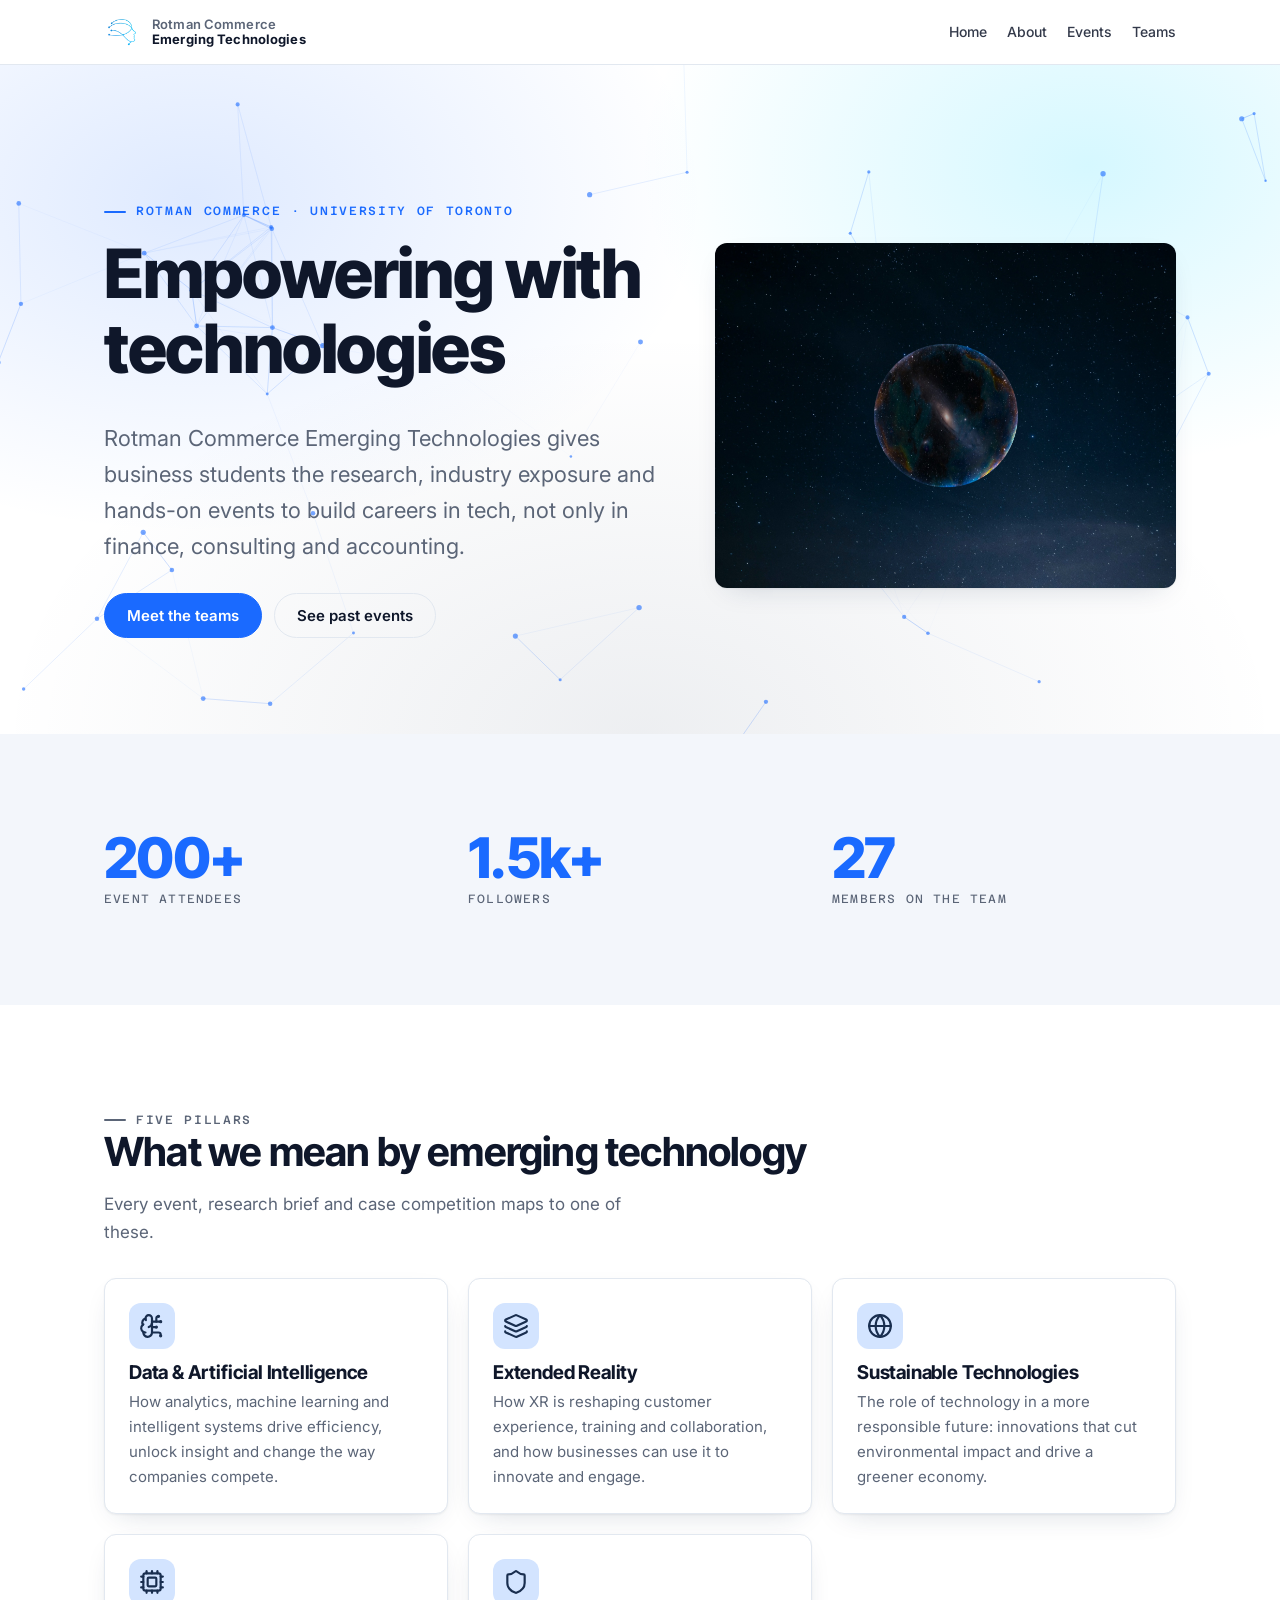
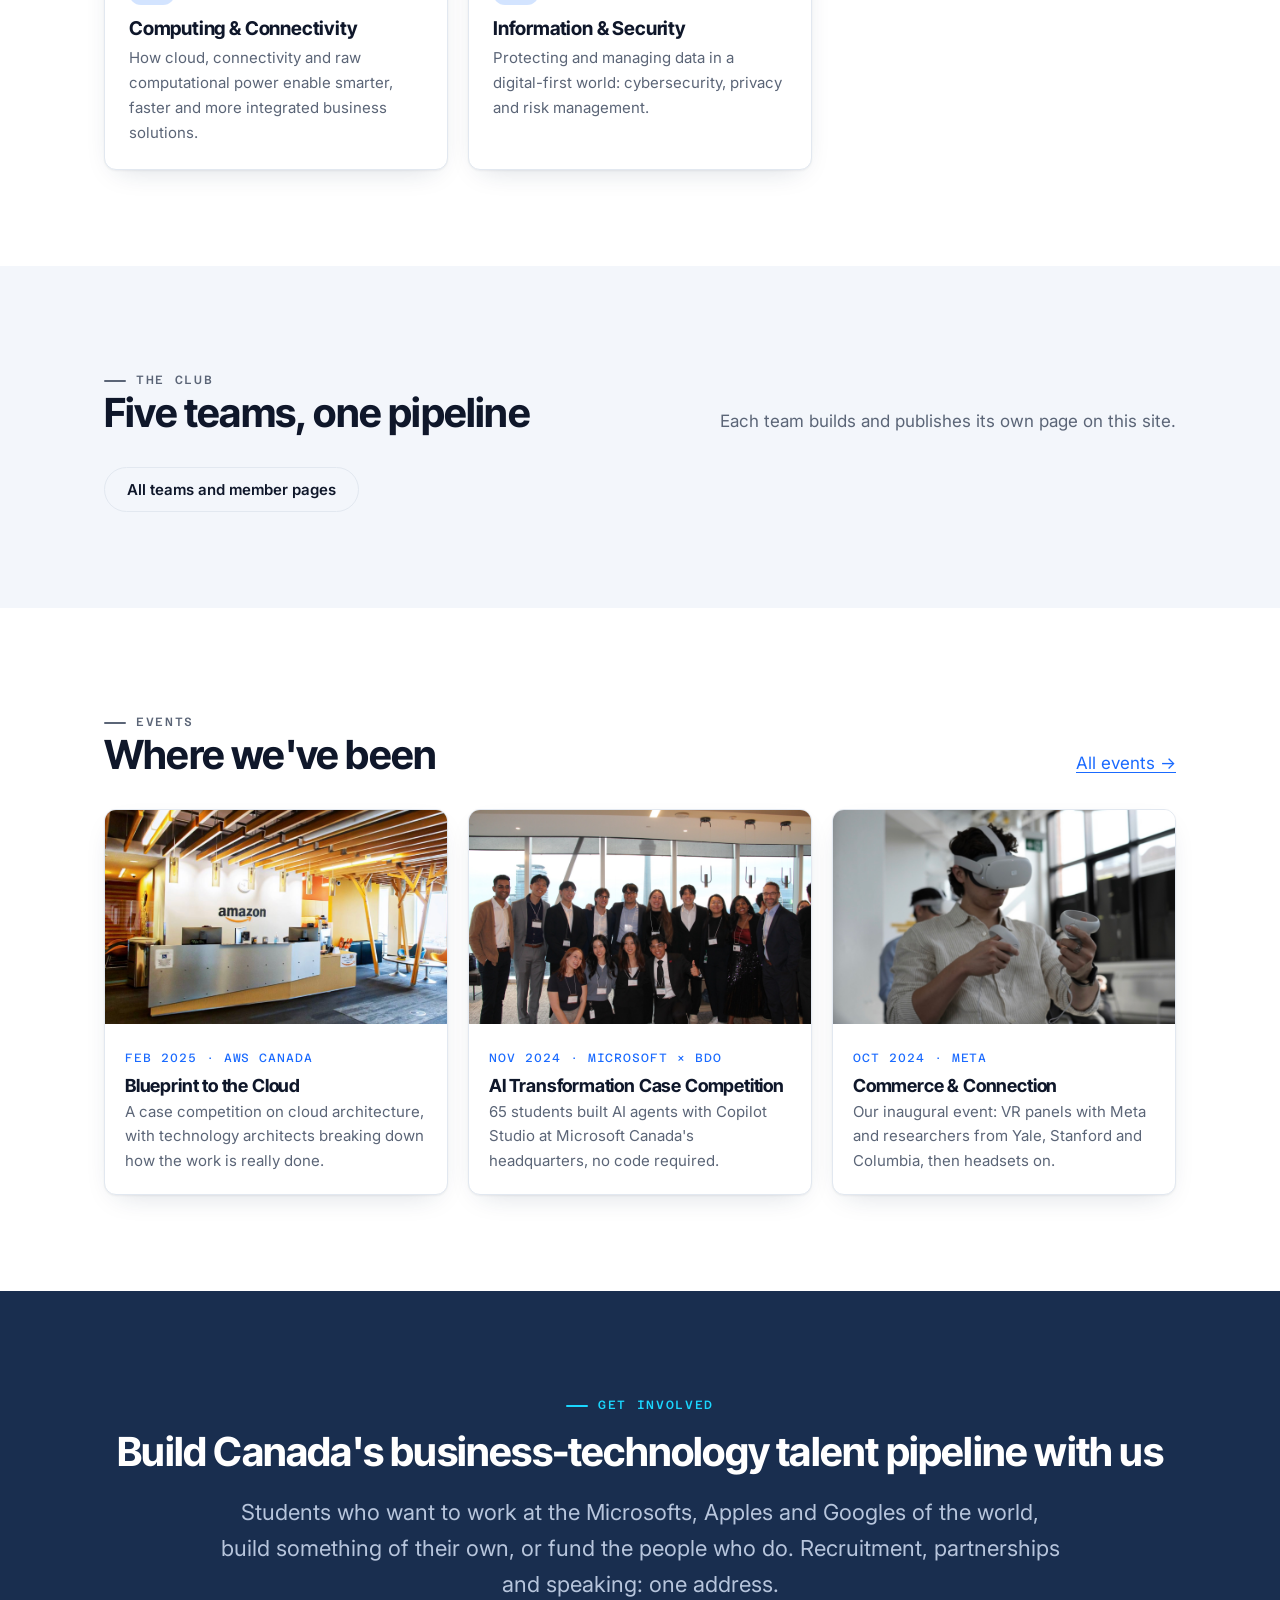
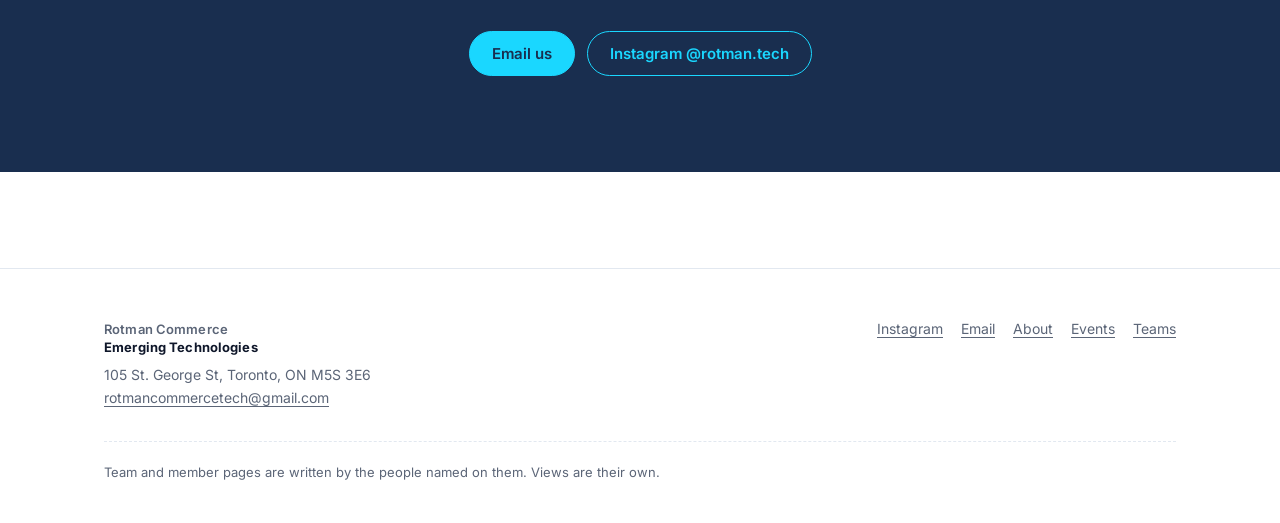
==== site/index.html @ 502367fd "Main site: home, about and events pages; open teams; real site navigation The club's own pages now l" ====
<!doctype html>
<html lang="en">
<head>
  <meta charset="utf-8">
  <meta name="viewport" content="width=device-width, initial-scale=1">
  <title>Rotman Commerce Emerging Technologies</title>
  <meta name="description" content="RCET is the Rotman Commerce club for students who want to work in, build with and invest in technology: research, industry exposure and hands-on events across five pillars of emerging tech.">
  <meta property="og:title" content="Rotman Commerce Emerging Technologies">
  <meta property="og:description" content="Building the number one business-technology talent pipeline in Canada, at Rotman Commerce.">
  <link rel="icon" type="image/png" sizes="32x32" href="/shared/assets/brand/favicon-32.png">
  <link rel="apple-touch-icon" href="/shared/assets/brand/apple-touch-icon.png">
  <meta property="og:type" content="website">
  <meta property="og:site_name" content="Rotman Commerce Emerging Technologies">
  <meta property="og:image" content="{{SITE_URL}}/shared/assets/brand/og-image.jpg">
  <meta name="twitter:card" content="summary_large_image">
  <link rel="preconnect" href="https://fonts.googleapis.com">
  <link rel="preconnect" href="https://fonts.gstatic.com" crossorigin>
  <link rel="stylesheet" href="/shared/rcet.css">
  <script src="/shared/rcet.js" defer></script>
  <style>
    /* Home page. Admins edit this file; the TEAMS_GRID and PARTNERS_STRIP comments are filled in at build time. */
    .home-hero { display: grid; gap: 48px; grid-template-columns: 1.1fr .9fr; align-items: center; }
    .home-hero__art { border-radius: var(--rcet-radius); box-shadow: var(--rcet-shadow); aspect-ratio: 4 / 3; object-fit: cover; width: 100%; }
    .pillar h3 { font-size: 19px; margin: 14px 0 6px; }
    .pillar p { color: var(--rcet-muted); margin: 0; font-size: 15px; }
    .pillar .rcet-tag { margin-top: 12px; }
    .event-card { padding: 0; overflow: hidden; display: grid; grid-template-rows: auto 1fr; }
    .event-card img { aspect-ratio: 16 / 10; object-fit: cover; width: 100%; }
    .event-card div { padding: 18px 20px 20px; }
    .event-card time { font-family: var(--rcet-font-mono); font-size: 12px; letter-spacing: .08em; text-transform: uppercase; color: var(--rcet-accent); }
    .event-card h3 { font-size: 18px; margin: 6px 0 4px; }
    .event-card p { margin: 0; color: var(--rcet-muted); font-size: 15px; }
    @media (max-width: 760px) { .home-hero { grid-template-columns: 1fr; } .home-hero__art { aspect-ratio: 16 / 10; } }
  </style>
</head>
<body>

  <rcet-header></rcet-header>

  <main id="main">

    <section class="rcet-hero rcet-hero--art rcet-bg-mesh" data-constellation>
      <div class="rcet-container home-hero">
        <div>
          <p class="rcet-eyebrow">Rotman Commerce · University of Toronto</p>
          <h1>Empowering with technologies</h1>
          <p class="rcet-lede">Rotman Commerce Emerging Technologies gives business students the research,
          industry exposure and hands-on events to build careers in tech, not only in finance,
          consulting and accounting.</p>
          <div class="rcet-btn-row">
            <a class="rcet-btn rcet-btn--primary" href="/teams/">Meet the teams</a>
            <a class="rcet-btn rcet-btn--ghost" href="/events/">See past events</a>
          </div>
        </div>
        <img class="home-hero__art" src="/shared/assets/brand/hero-bigbang.jpg" alt="Earth seen from orbit as the sun rises over the horizon" width="1000" height="750">
      </div>
    </section>

    <!-- Numbers from the previous site. Update them when you have fresh ones. -->
    <section class="rcet-section rcet-section--alt">
      <div class="rcet-container rcet-grid rcet-grid--3">
        <div class="rcet-stat"><b>200+</b><span>Event attendees</span></div>
        <div class="rcet-stat"><b>1.5k+</b><span>Followers</span></div>
        <div class="rcet-stat"><b>27</b><span>Members on the team</span></div>
      </div>
    </section>

    <!-- PARTNERS_STRIP -->

    <section class="rcet-section" id="pillars">
      <div class="rcet-container">
        <div class="rcet-section-head">
          <div><p class="rcet-eyebrow">Five pillars</p><h2>What we mean by emerging technology</h2></div>
          <p>Every event, research brief and case competition maps to one of these.</p>
        </div>
        <div class="rcet-grid rcet-grid--3">
          <div class="rcet-card pillar" data-reveal style="--i:0">
            <span class="rcet-icon-badge"><svg class="rcet-icon rcet-icon--lg" aria-hidden="true"><use href="/shared/assets/icons.svg#brain-circuit"/></svg></span>
            <h3>Data &amp; Artificial Intelligence</h3>
            <p>How analytics, machine learning and intelligent systems drive efficiency, unlock insight and change the way companies compete.</p>
          </div>
          <div class="rcet-card pillar" data-reveal style="--i:1">
            <span class="rcet-icon-badge"><svg class="rcet-icon rcet-icon--lg" aria-hidden="true"><use href="/shared/assets/icons.svg#layers"/></svg></span>
            <h3>Extended Reality</h3>
            <p>How XR is reshaping customer experience, training and collaboration, and how businesses can use it to innovate and engage.</p>
          </div>
          <div class="rcet-card pillar" data-reveal style="--i:2">
            <span class="rcet-icon-badge"><svg class="rcet-icon rcet-icon--lg" aria-hidden="true"><use href="/shared/assets/icons.svg#globe"/></svg></span>
            <h3>Sustainable Technologies</h3>
            <p>The role of technology in a more responsible future: innovations that cut environmental impact and drive a greener economy.</p>
          </div>
          <div class="rcet-card pillar" data-reveal style="--i:3">
            <span class="rcet-icon-badge"><svg class="rcet-icon rcet-icon--lg" aria-hidden="true"><use href="/shared/assets/icons.svg#cpu"/></svg></span>
            <h3>Computing &amp; Connectivity</h3>
            <p>How cloud, connectivity and raw computational power enable smarter, faster and more integrated business solutions.</p>
          </div>
          <div class="rcet-card pillar" data-reveal style="--i:4">
            <span class="rcet-icon-badge"><svg class="rcet-icon rcet-icon--lg" aria-hidden="true"><use href="/shared/assets/icons.svg#shield"/></svg></span>
            <h3>Information &amp; Security</h3>
            <p>Protecting and managing data in a digital-first world: cybersecurity, privacy and risk management.</p>
          </div>
        </div>
      </div>
    </section>

    <section class="rcet-section rcet-section--alt" id="teams">
      <div class="rcet-container">
        <div class="rcet-section-head">
          <div><p class="rcet-eyebrow">The club</p><h2>Five teams, one pipeline</h2></div>
          <p>Each team builds and publishes its own page on this site.</p>
        </div>
        <!-- TEAMS_GRID -->
        <div class="rcet-btn-row"><a class="rcet-btn rcet-btn--ghost" href="/teams/">All teams and member pages</a></div>
      </div>
    </section>

    <section class="rcet-section" id="events">
      <div class="rcet-container">
        <div class="rcet-section-head">
          <div><p class="rcet-eyebrow">Events</p><h2>Where we've been</h2></div>
          <p><a href="/events/">All events →</a></p>
        </div>
        <div class="rcet-grid rcet-grid--3">
          <a class="rcet-card event-card" href="/events/#aws-blueprint" data-reveal style="--i:0">
            <img src="/shared/assets/events/2025-02-aws-office.jpg" alt="The Amazon office reception in Toronto" loading="lazy">
            <div><time datetime="2025-02-14">Feb 2025 · AWS Canada</time><h3>Blueprint to the Cloud</h3><p>A case competition on cloud architecture, with technology architects breaking down how the work is really done.</p></div>
          </a>
          <a class="rcet-card event-card" href="/events/#ai-transformation" data-reveal style="--i:1">
            <img src="/shared/assets/events/2024-11-ai-transformation-group.jpg" alt="Participants of the AI Transformation Case Competition at Microsoft Canada" loading="lazy">
            <div><time datetime="2024-11-27">Nov 2024 · Microsoft × BDO</time><h3>AI Transformation Case Competition</h3><p>65 students built AI agents with Copilot Studio at Microsoft Canada's headquarters, no code required.</p></div>
          </a>
          <a class="rcet-card event-card" href="/events/#commerce-connection" data-reveal style="--i:2">
            <img src="/shared/assets/events/2024-10-commerce-connection-vr.jpg" alt="A student trying a Meta Quest headset" loading="lazy">
            <div><time datetime="2024-10-11">Oct 2024 · Meta</time><h3>Commerce &amp; Connection</h3><p>Our inaugural event: VR panels with Meta and researchers from Yale, Stanford and Columbia, then headsets on.</p></div>
          </a>
        </div>
      </div>
    </section>

    <section class="rcet-section rcet-section--dark" id="join">
      <div class="rcet-container rcet-center">
        <p class="rcet-eyebrow">Get involved</p>
        <h2>Build Canada's business-technology talent pipeline with us</h2>
        <p class="rcet-lede" style="margin-inline: auto">Students who want to work at the Microsofts, Apples and Googles of the world, build something of their own, or fund the people who do. Recruitment, partnerships and speaking: one address.</p>
        <div class="rcet-btn-row" style="justify-content: center">
          <a class="rcet-btn rcet-btn--primary" href="mailto:rotmancommercetech@gmail.com">Email us</a>
          <a class="rcet-btn" href="https://www.instagram.com/rotman.tech/" rel="noopener">Instagram @rotman.tech</a>
        </div>
      </div>
    </section>

  </main>

  <rcet-footer></rcet-footer>

</body>
</html>
---- shared/rcet.css ----
/* ==========================================================================
   RCET shared design system  —  served at /shared/rcet.css
   Every team page loads this so the site reads as one site.
   It is the source of truth for colour, type, spacing and the shared
   header/footer. Team pages override things in their own <style>;
   nobody edits this file from a team folder (CI will reject it).

   Order: tokens → base → layout → components → utilities
   ========================================================================== */
@import url("https://fonts.googleapis.com/css2?family=Azeret+Mono:wght@400;500;600&family=Inter+Tight:wght@600;700;800&family=Inter:wght@400;500;600&display=swap");

/* ------------------------------------------------------------------ tokens */
:root {
  /* Brand colours (from the main RCET site) */
  --rcet-navy: #192e4f;
  --rcet-blue: #1a6aff;
  --rcet-cyan: #1ad7ff;
  --rcet-pale: #d3e4ff;
  --rcet-ink:  #0f172a;

  /* Surfaces — light theme is the default and matches rotmancommercetech.com */
  --rcet-bg:        #ffffff;
  --rcet-bg-alt:    #f3f6fb;
  --rcet-surface:   #ffffff;
  --rcet-line:      #e2e8f0;
  --rcet-fg:        var(--rcet-ink);
  --rcet-muted:     #5b6577;
  --rcet-accent:    var(--rcet-blue);
  --rcet-accent-fg: #ffffff;
  --rcet-link:      var(--rcet-blue);

  /* Type */
  --rcet-font-display: "Inter Tight", Inter, ui-sans-serif, system-ui, -apple-system, "Segoe UI", sans-serif;
  --rcet-font-body:    Inter, ui-sans-serif, system-ui, -apple-system, "Segoe UI", sans-serif;
  --rcet-font-mono:    "Azeret Mono", ui-monospace, SFMono-Regular, Menlo, Consolas, monospace;

  /* Shape & rhythm */
  --rcet-radius:    12px;
  --rcet-radius-sm: 8px;
  --rcet-shadow:    0 1px 2px rgba(15, 23, 42, .05), 0 10px 28px -14px rgba(25, 46, 79, .22);
  --rcet-container: 1120px;
  --rcet-gutter:    24px;
  --rcet-section-y: clamp(56px, 8vw, 96px);
}

/* Opt in with <html data-theme="dark"> */
[data-theme="dark"] {
  --rcet-bg:        #0b1220;
  --rcet-bg-alt:    #101a2e;
  --rcet-surface:   #121e33;
  --rcet-line:      #223252;
  --rcet-fg:        #e8eef8;
  --rcet-muted:     #9aa8bd;
  --rcet-accent:    var(--rcet-cyan);
  --rcet-accent-fg: #06101f;
  --rcet-link:      #7cc4ff;
  --rcet-shadow:    0 1px 2px rgba(0, 0, 0, .4), 0 14px 36px -14px rgba(0, 0, 0, .7);
  color-scheme: dark;
}

/* -------------------------------------------------------------------- base */
*, *::before, *::after { box-sizing: border-box; }
html { -webkit-text-size-adjust: 100%; scroll-behavior: smooth; }
body {
  margin: 0;
  background: var(--rcet-bg);
  color: var(--rcet-fg);
  font: 400 17px/1.65 var(--rcet-font-body);
  -webkit-font-smoothing: antialiased;
  text-rendering: optimizeLegibility;
}
h1, h2, h3, h4 {
  font-family: var(--rcet-font-display);
  font-weight: 700;
  line-height: 1.1;
  letter-spacing: -0.02em;
  margin: 0 0 .5em;
  text-wrap: balance;
}
h1 { font-size: clamp(40px, 6vw, 68px); font-weight: 800; }
h2 { font-size: clamp(28px, 3.6vw, 40px); }
h3 { font-size: 22px; letter-spacing: -0.01em; }
h4 { font-size: 17px; }
p  { margin: 0 0 1em; }
a  { color: var(--rcet-link); text-decoration-thickness: 1px; text-underline-offset: 3px; }
a:hover { text-decoration-thickness: 2px; }
img, video { max-width: 100%; height: auto; display: block; }
::selection { background: var(--rcet-cyan); color: var(--rcet-navy); }
:focus-visible { outline: 3px solid var(--rcet-cyan); outline-offset: 2px; }

/* ------------------------------------------------------------------ layout */
.rcet-container { max-width: var(--rcet-container); margin: 0 auto; padding: 0 var(--rcet-gutter); }
.rcet-section   { padding: var(--rcet-section-y) 0; }
.rcet-section--alt  { background: var(--rcet-bg-alt); }
.rcet-section--dark {
  background: var(--rcet-navy); color: #fff;
  --rcet-fg: #fff; --rcet-muted: #b7c5dc;
  --rcet-surface: rgba(255, 255, 255, .06); --rcet-line: rgba(255, 255, 255, .14);
  --rcet-link: var(--rcet-cyan); --rcet-accent: var(--rcet-cyan); --rcet-accent-fg: var(--rcet-navy);
}
.rcet-hero  { padding: clamp(64px, 10vw, 128px) 0 var(--rcet-section-y); }
.rcet-lede  { font-size: clamp(18px, 2vw, 22px); color: var(--rcet-muted); max-width: 60ch; }
.rcet-prose { max-width: 68ch; }
.rcet-grid    { display: grid; gap: 20px; grid-template-columns: repeat(auto-fill, minmax(min(100%, 260px), 1fr)); }
.rcet-grid--2 { grid-template-columns: repeat(auto-fill, minmax(min(100%, 340px), 1fr)); }
.rcet-grid--3 { grid-template-columns: repeat(auto-fill, minmax(min(100%, 260px), 1fr)); }
.rcet-grid--4 { grid-template-columns: repeat(auto-fill, minmax(min(100%, 200px), 1fr)); }
.rcet-section-head { display: flex; flex-wrap: wrap; align-items: end; justify-content: space-between; gap: 16px; margin-bottom: 32px; }
.rcet-section-head h2 { margin: 0; }
.rcet-section-head p  { margin: 0; color: var(--rcet-muted); max-width: 48ch; }

/* -------------------------------------------------------------- components */
/* Small mono label above a heading: <p class="rcet-eyebrow">What we do</p> */
.rcet-eyebrow {
  display: inline-flex; align-items: center; gap: 10px; margin: 0 0 14px;
  font-family: var(--rcet-font-mono); font-size: 12px; font-weight: 500;
  letter-spacing: .14em; text-transform: uppercase; color: var(--rcet-accent);
}
.rcet-eyebrow::before { content: ""; width: 22px; height: 2px; background: currentColor; border-radius: 2px; }

/* Card. Use <a class="rcet-card"> for a clickable one. */
.rcet-card {
  background: var(--rcet-surface); border: 1px solid var(--rcet-line);
  border-radius: var(--rcet-radius); padding: 24px; box-shadow: var(--rcet-shadow);
}
.rcet-card h3 { margin-top: 0; }
.rcet-card > :last-child { margin-bottom: 0; }
a.rcet-card { display: block; color: inherit; text-decoration: none; transition: transform .15s ease, border-color .15s ease; }
a.rcet-card:hover { transform: translateY(-2px); border-color: var(--rcet-accent); }

/* Buttons: .rcet-btn (outline) .rcet-btn--primary (filled) .rcet-btn--ghost (quiet) */
.rcet-btn {
  display: inline-flex; align-items: center; gap: 8px;
  font: 600 15px/1 var(--rcet-font-body); padding: 14px 22px; border-radius: 999px;
  border: 1.5px solid var(--rcet-accent); color: var(--rcet-accent); background: transparent;
  text-decoration: none; cursor: pointer; transition: background .15s, color .15s, transform .15s, filter .15s;
}
.rcet-btn:hover { transform: translateY(-1px); text-decoration: none; }
.rcet-btn--primary { background: var(--rcet-accent); color: var(--rcet-accent-fg); }
.rcet-btn--primary:hover { filter: brightness(1.08); }
.rcet-btn--ghost { border-color: var(--rcet-line); color: var(--rcet-fg); }
.rcet-btn--ghost:hover { border-color: var(--rcet-accent); }
.rcet-btn-row { display: flex; flex-wrap: wrap; gap: 12px; margin-top: 28px; }

/* Pill tag: <span class="rcet-tag">Data & AI</span> */
.rcet-tag {
  display: inline-block; font-family: var(--rcet-font-mono); font-size: 12px; letter-spacing: .04em;
  padding: 4px 10px; border-radius: 999px; background: var(--rcet-pale); color: var(--rcet-navy);
}
[data-theme="dark"] .rcet-tag, .rcet-section--dark .rcet-tag { background: rgba(26, 215, 255, .14); color: var(--rcet-cyan); }

/* Big number: <div class="rcet-stat"><b>27</b><span>events</span></div> */
.rcet-stat { display: grid; gap: 4px; }
.rcet-stat b    { font: 800 clamp(40px, 5vw, 56px)/1 var(--rcet-font-display); letter-spacing: -.03em; color: var(--rcet-accent); }
.rcet-stat span { font-family: var(--rcet-font-mono); font-size: 12px; letter-spacing: .1em; text-transform: uppercase; color: var(--rcet-muted); }

/* Person row: avatar (initials or <img>) + name + role */
.rcet-person { display: flex; gap: 16px; align-items: center; }
.rcet-avatar {
  flex: none; width: 56px; height: 56px; border-radius: 50%; object-fit: cover;
  display: grid; place-items: center; background: var(--rcet-navy); color: #fff;
  font: 700 18px/1 var(--rcet-font-display); letter-spacing: -.02em;
}
.rcet-person b    { display: block; font-weight: 600; }
.rcet-person span { color: var(--rcet-muted); font-size: 15px; }

/* Site header — rendered by <rcet-header> from /shared/rcet.js */
.rcet-header {
  position: sticky; top: 0; z-index: 50;
  background: var(--rcet-bg);
  background: color-mix(in srgb, var(--rcet-bg) 88%, transparent);
  backdrop-filter: saturate(160%) blur(10px); -webkit-backdrop-filter: saturate(160%) blur(10px);
  border-bottom: 1px solid var(--rcet-line);
}
.rcet-header__inner { display: flex; align-items: center; justify-content: space-between; gap: 24px; min-height: 64px; }
.rcet-brand { display: inline-flex; align-items: center; gap: 12px; color: inherit; text-decoration: none; }
.rcet-brand__logo { flex: none; width: 36px; height: 36px; object-fit: contain; }
.rcet-brand__text   { font: 600 13px/1.15 var(--rcet-font-body); letter-spacing: .01em; color: var(--rcet-muted); }
.rcet-brand__text b { display: block; font-weight: 700; color: var(--rcet-fg); }
.rcet-header__nav { display: flex; align-items: center; gap: 20px; font-size: 14px; font-weight: 500; }
.rcet-header__nav a { color: var(--rcet-fg); text-decoration: none; opacity: .85; }
.rcet-header__nav a:hover { opacity: 1; color: var(--rcet-accent); }
.rcet-header__nav a[aria-current="page"] { opacity: 1; color: var(--rcet-accent); }
.rcet-header__current {
  font-family: var(--rcet-font-mono); font-size: 12px; letter-spacing: .08em; text-transform: uppercase;
  color: var(--rcet-accent); padding-left: 20px; border-left: 1px solid var(--rcet-line);
}
@media (max-width: 560px) {
  .rcet-header__current { display: none; }
  .rcet-brand__text { display: none; }
  .rcet-header__nav { gap: 16px; }
}

/* Site footer — rendered by <rcet-footer> from /shared/rcet.js */
.rcet-footer {
  border-top: 1px solid var(--rcet-line); margin-top: var(--rcet-section-y);
  padding: 48px 0 40px; font-size: 14px; color: var(--rcet-muted);
}
.rcet-footer__inner { display: grid; gap: 24px; grid-template-columns: 1fr auto; align-items: start; }
.rcet-footer__inner p { margin: 8px 0 0; }
.rcet-footer nav { display: flex; flex-wrap: wrap; gap: 8px 18px; }
.rcet-footer a   { color: inherit; }
.rcet-footer__note { grid-column: 1 / -1; padding-top: 20px; border-top: 1px dashed var(--rcet-line); font-size: 13px; }
@media (max-width: 640px) { .rcet-footer__inner { grid-template-columns: 1fr; } }

/* --------------------------------------------------------------- utilities */
.rcet-muted  { color: var(--rcet-muted); }
.rcet-accent { color: var(--rcet-accent); }
.rcet-mono   { font-family: var(--rcet-font-mono); }
.rcet-center { text-align: center; }
.rcet-visually-hidden { position: absolute !important; width: 1px; height: 1px; overflow: hidden; clip: rect(0 0 0 0); white-space: nowrap; }
@media (prefers-reduced-motion: reduce) {
  html { scroll-behavior: auto; }
  *, *::before, *::after { transition: none !important; animation: none !important; }
}

/* ------------------------------------------------------------ icons */
/* <svg class="rcet-icon"><use href="/shared/assets/icons.svg#megaphone"/></svg>  (Lucide, see shared/assets/README.md) */
.rcet-icon { width: 1.25em; height: 1.25em; fill: none; stroke: currentColor; stroke-width: 2; stroke-linecap: round; stroke-linejoin: round; vertical-align: -.2em; flex: none; }
.rcet-icon--lg { width: 26px; height: 26px; }
.rcet-icon-badge { display: inline-grid; place-items: center; width: 46px; height: 46px; border-radius: 12px; background: var(--rcet-pale); color: var(--rcet-navy); }
[data-theme="dark"] .rcet-icon-badge, .rcet-section--dark .rcet-icon-badge { background: rgba(26, 215, 255, .14); color: var(--rcet-cyan); }

/* ------------------------------------------------------- backgrounds */
.rcet-bg-dots { background-image: radial-gradient(var(--rcet-pale) 1.5px, transparent 1.5px); background-size: 22px 22px; }
.rcet-bg-mesh {
  background-image:
    radial-gradient(40% 50% at 15% 20%, rgba(26, 106, 255, .14), transparent),
    radial-gradient(35% 45% at 85% 15%, rgba(26, 215, 255, .18), transparent),
    radial-gradient(50% 60% at 50% 100%, rgba(25, 46, 79, .08), transparent);
}
/* Constellation canvas: <section class="rcet-hero rcet-hero--art" data-constellation> … (rcet.js draws it) */
.rcet-hero--art { position: relative; overflow: hidden; }
.rcet-hero--art > .rcet-container { position: relative; }
.rcet-constellation { position: absolute; inset: 0; width: 100%; height: 100%; pointer-events: none; }

/* --------------------------------------------------- reveal on scroll */
/* Add data-reveal to an element; optional style="--i: 2" staggers siblings. Hidden only once rcet.js has loaded. */
.rcet-js [data-reveal] { opacity: 0; transform: translateY(16px); transition: opacity .55s ease, transform .55s ease; transition-delay: calc(var(--i, 0) * 70ms); }
.rcet-js [data-reveal].in { opacity: 1; transform: none; }
@media (prefers-reduced-motion: reduce) { .rcet-js [data-reveal] { opacity: 1; transform: none; transition: none; } }

/* ------------------------------------------------------------ marquee */
/* <div class="rcet-marquee"><div class="rcet-marquee__track"> …logos, then the same logos again… </div></div> */
.rcet-marquee { overflow: hidden; -webkit-mask-image: linear-gradient(90deg, transparent, #000 8%, #000 92%, transparent); mask-image: linear-gradient(90deg, transparent, #000 8%, #000 92%, transparent); }
.rcet-marquee__track { display: flex; align-items: center; gap: 64px; width: max-content; padding: 8px 0; animation: rcet-marquee 45s linear infinite; }
.rcet-marquee:hover .rcet-marquee__track { animation-play-state: paused; }
.rcet-marquee__track img { height: 30px; width: auto; max-width: 150px; object-fit: contain; opacity: .75; filter: grayscale(1) brightness(.55) contrast(1.25); transition: opacity .2s, filter .2s; }
.rcet-marquee__track img:hover { opacity: 1; filter: none; }
.rcet-marquee__track img.rcet-invert { filter: invert(1) grayscale(1) brightness(.55) contrast(1.25); }
.rcet-marquee__track img.rcet-invert:hover { filter: invert(1); }
@keyframes rcet-marquee { to { transform: translateX(-50%); } }
@media (prefers-reduced-motion: reduce) { .rcet-marquee { mask-image: none; -webkit-mask-image: none; } .rcet-marquee__track { animation: none; width: auto; flex-wrap: wrap; justify-content: center; gap: 32px 48px; } }

/* ------------------------------------------ team cards, partner strip */
.team-card { display: grid; gap: 10px; align-content: start; min-height: 100%; }
.team-card .rcet-icon-badge { margin-bottom: 6px; }
.team-card h3 { margin: 4px 0 0; }
.team-card p { color: var(--rcet-muted); margin: 0; }
.team-card .go { margin-top: auto; padding-top: 12px; font-size: 14px; font-weight: 600; color: var(--rcet-accent); }
.team-card--soon { border-style: dashed; box-shadow: none; background: transparent; }
.team-card--soon .go { color: var(--rcet-muted); font-weight: 500; }
.partners { padding: 28px 0 8px; }
.partners .rcet-eyebrow { margin-bottom: 8px; }

/* -------------------------------------------------- skip link, print */
.rcet-skip { position: absolute; left: 16px; top: -100px; z-index: 100; padding: 10px 16px; border-radius: 999px; background: var(--rcet-navy); color: #fff; font-weight: 600; text-decoration: none; }
.rcet-skip:focus { top: 12px; }
@media print {
  .rcet-header, .rcet-footer nav, .rcet-btn, .rcet-constellation, .rcet-marquee { display: none !important; }
  body { background: #fff; color: #000; font-size: 12pt; }
  a[href^="http"]::after { content: " (" attr(href) ")"; font-size: .85em; color: #555; }
}
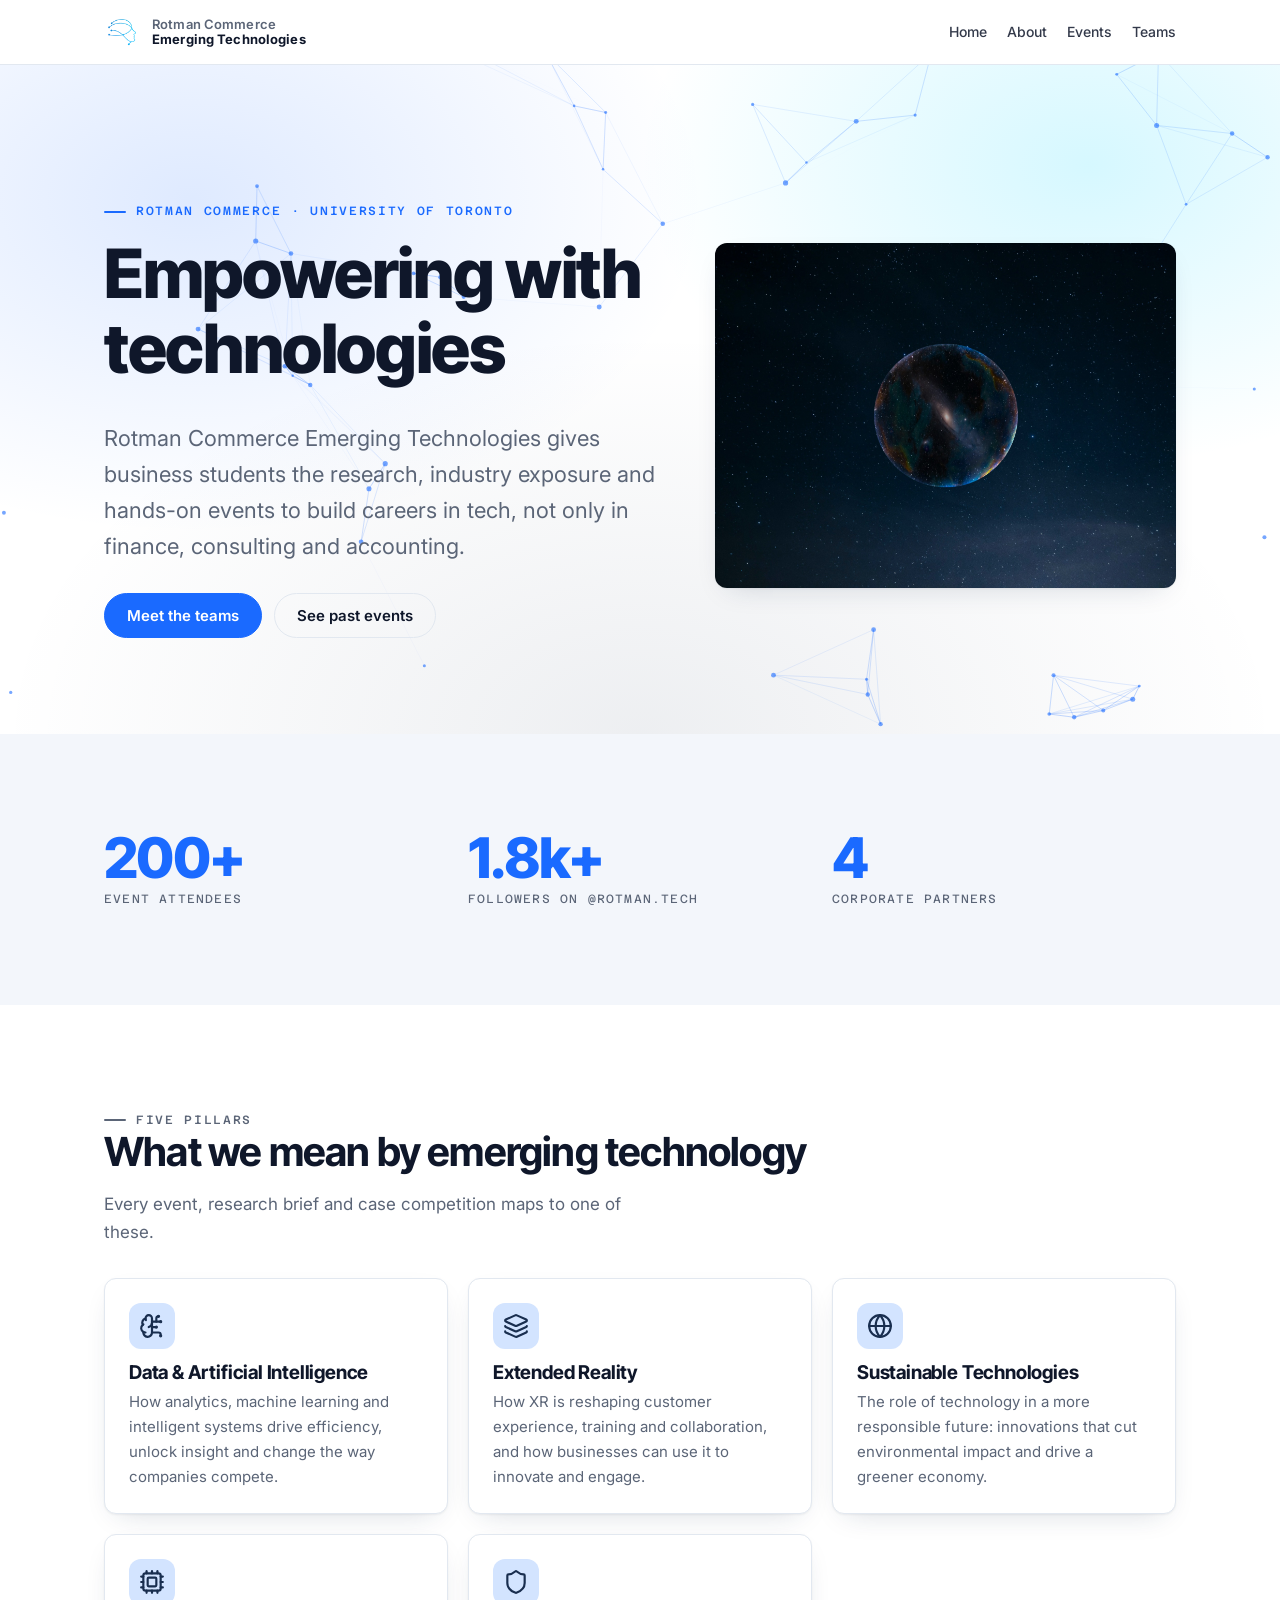
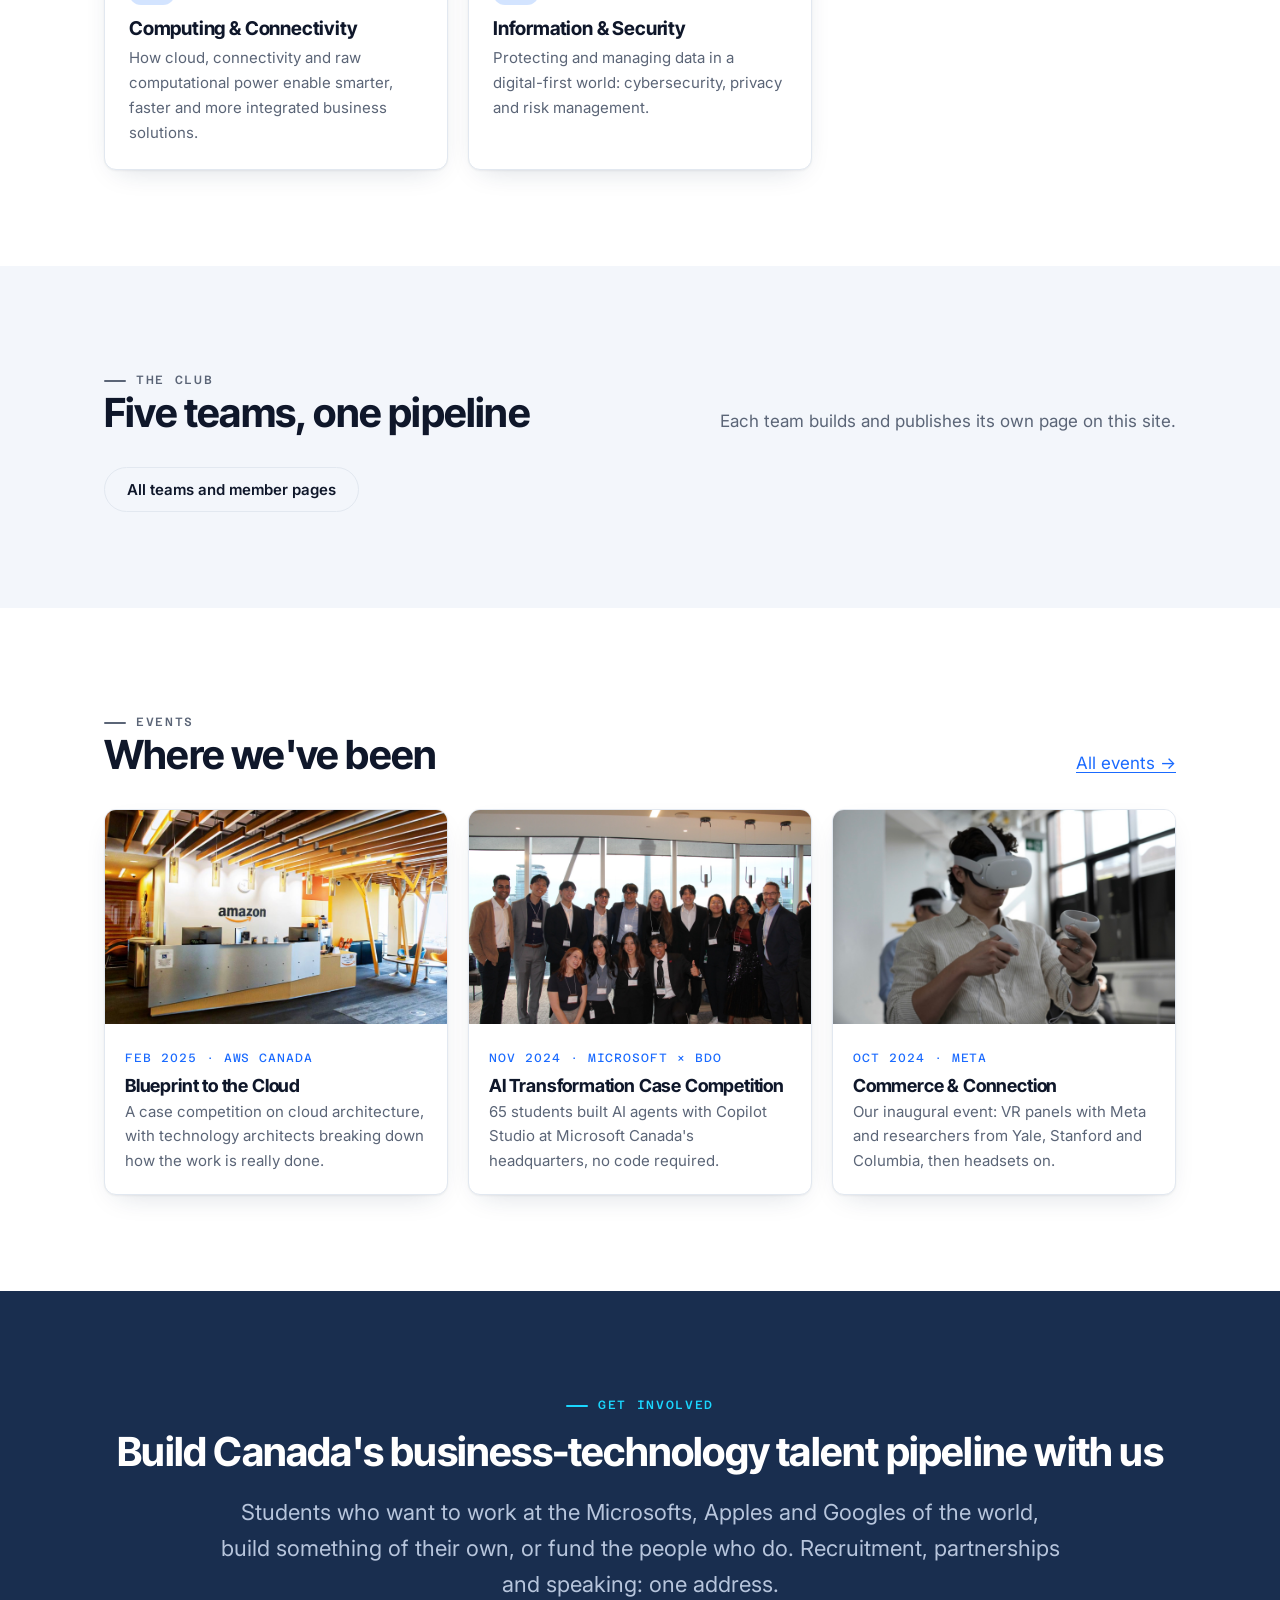
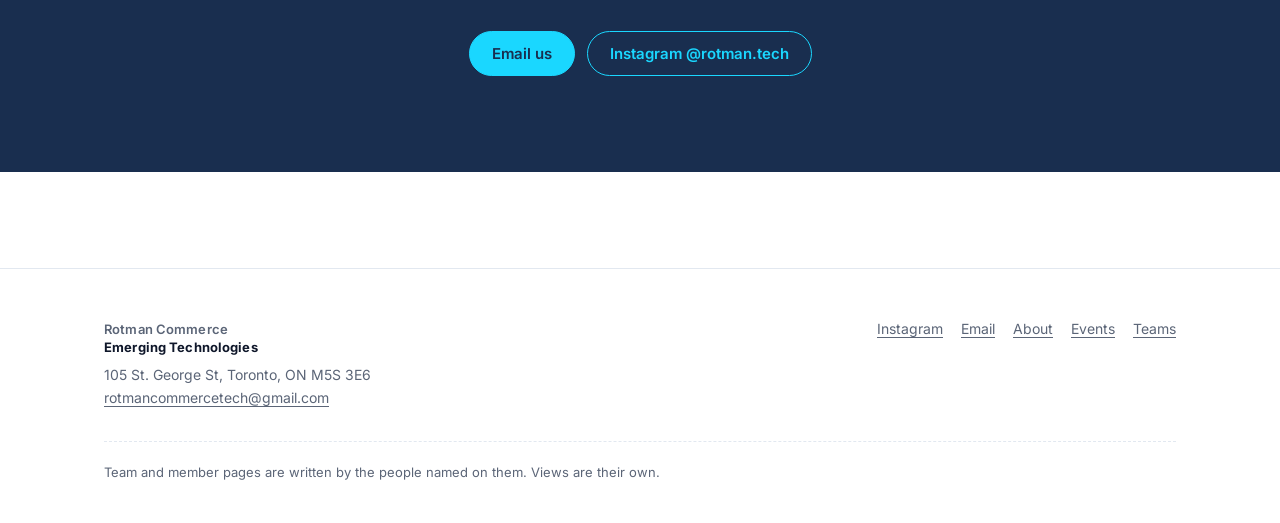
==== commit be86e94b: "About: Forest Li and Jeffrey Zhang; home numbers; member cards can link out Co-Authored-By: Claude F" ====
--- a/site/index.html
+++ b/site/index.html
@@ -56,12 +56,12 @@
       </div>
     </section>
 
-    <!-- Numbers from the previous site. Update them when you have fresh ones. -->
+    <!-- Numbers. Followers as of September 2026; attendees from the previous site. -->
     <section class="rcet-section rcet-section--alt">
       <div class="rcet-container rcet-grid rcet-grid--3">
         <div class="rcet-stat"><b>200+</b><span>Event attendees</span></div>
-        <div class="rcet-stat"><b>1.5k+</b><span>Followers</span></div>
-        <div class="rcet-stat"><b>27</b><span>Members on the team</span></div>
+        <div class="rcet-stat"><b>1.8k+</b><span>Followers on @rotman.tech</span></div>
+        <div class="rcet-stat"><b>4</b><span>Corporate partners</span></div>
       </div>
     </section>
 
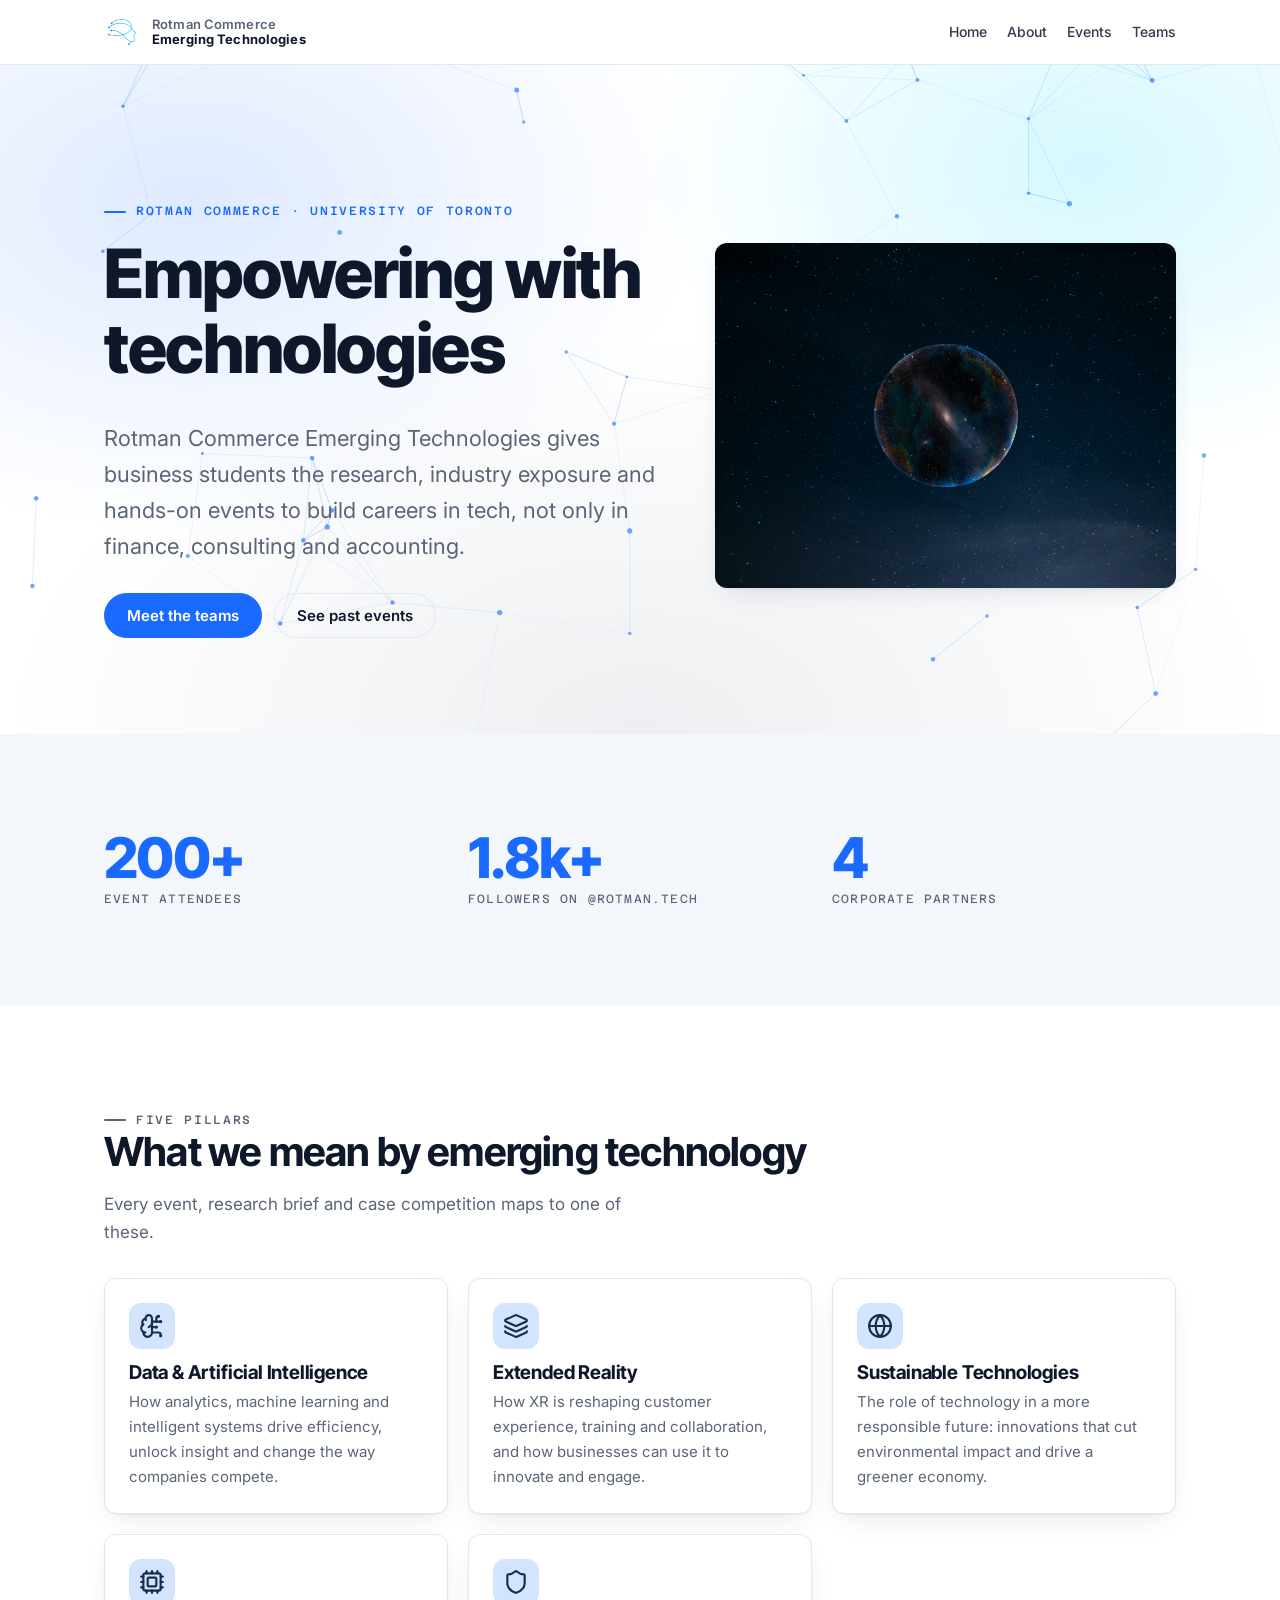
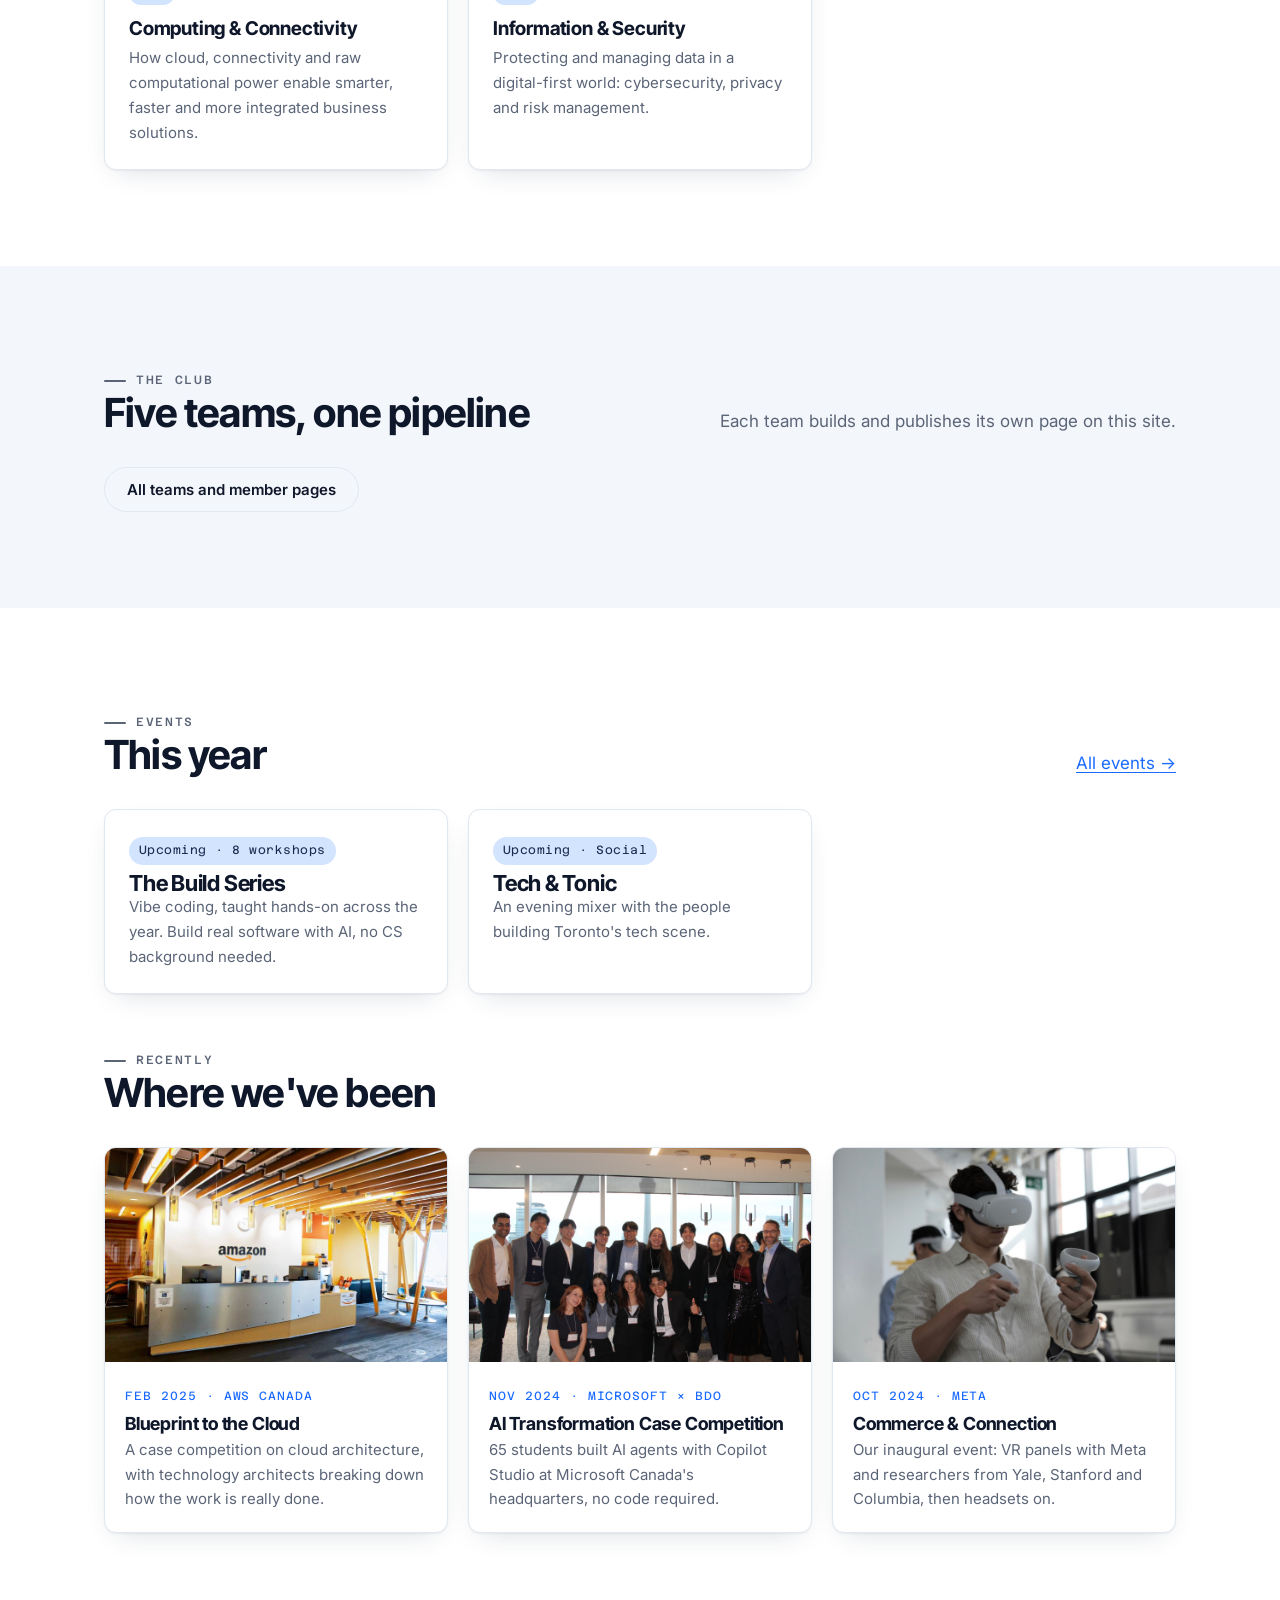
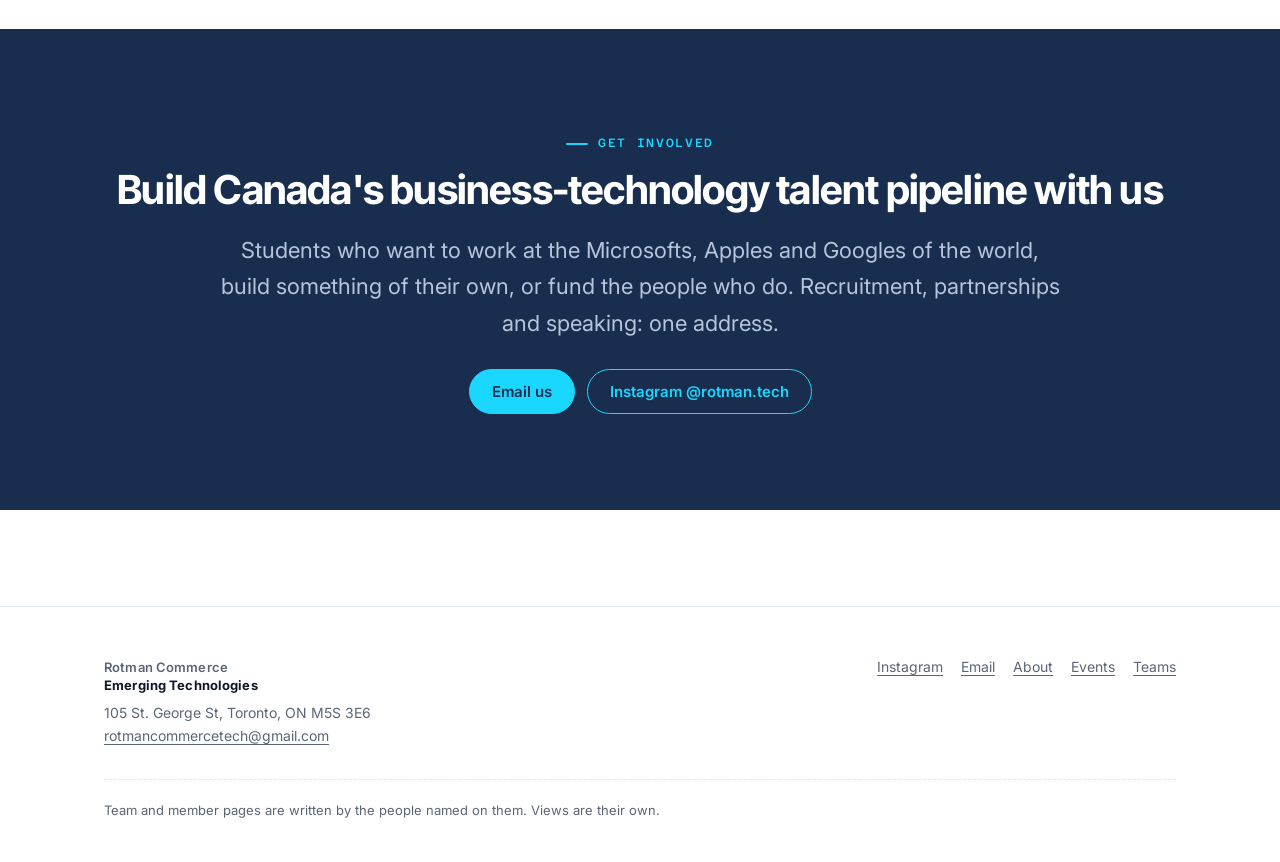
==== commit e216d4ae: "About story section, this year's events, R&D director, aesthetic guide - About: "How it started" is " ====
--- a/site/index.html
+++ b/site/index.html
@@ -24,6 +24,10 @@
     .pillar h3 { font-size: 19px; margin: 14px 0 6px; }
     .pillar p { color: var(--rcet-muted); margin: 0; font-size: 15px; }
     .pillar .rcet-tag { margin-top: 12px; }
+    .upcoming-mini { display: grid; gap: 6px; align-content: start; }
+    .upcoming-mini .rcet-tag { justify-self: start; }
+    .upcoming-mini h3 { margin: 6px 0 0; }
+    .upcoming-mini p { margin: 0; color: var(--rcet-muted); font-size: 15px; }
     .event-card { padding: 0; overflow: hidden; display: grid; grid-template-rows: auto 1fr; }
     .event-card img { aspect-ratio: 16 / 10; object-fit: cover; width: 100%; }
     .event-card div { padding: 18px 20px 20px; }
@@ -117,8 +121,23 @@
     <section class="rcet-section" id="events">
       <div class="rcet-container">
         <div class="rcet-section-head">
-          <div><p class="rcet-eyebrow">Events</p><h2>Where we've been</h2></div>
+          <div><p class="rcet-eyebrow">Events</p><h2>This year</h2></div>
           <p><a href="/events/">All events →</a></p>
+        </div>
+        <div class="rcet-grid rcet-grid--2 upcoming-row">
+          <a class="rcet-card upcoming-mini" href="/events/#build-series" data-reveal style="--i:0">
+            <span class="rcet-tag">Upcoming · 8 workshops</span>
+            <h3>The Build Series</h3>
+            <p>Vibe coding, taught hands-on across the year. Build real software with AI, no CS background needed.</p>
+          </a>
+          <a class="rcet-card upcoming-mini" href="/events/#tech-and-tonic" data-reveal style="--i:1">
+            <span class="rcet-tag">Upcoming · Social</span>
+            <h3>Tech &amp; Tonic</h3>
+            <p>An evening mixer with the people building Toronto's tech scene.</p>
+          </a>
+        </div>
+        <div class="rcet-section-head" style="margin-top: 48px">
+          <div><p class="rcet-eyebrow">Recently</p><h2>Where we've been</h2></div>
         </div>
         <div class="rcet-grid rcet-grid--3">
           <a class="rcet-card event-card" href="/events/#aws-blueprint" data-reveal style="--i:0">
--- a/shared/rcet.css
+++ b/shared/rcet.css
@@ -252,6 +252,11 @@
 @keyframes rcet-marquee { to { transform: translateX(-50%); } }
 @media (prefers-reduced-motion: reduce) { .rcet-marquee { mask-image: none; -webkit-mask-image: none; } .rcet-marquee__track { animation: none; width: auto; flex-wrap: wrap; justify-content: center; gap: 32px 48px; } }
 
+/* Scroll-lit statement: add data-words to a heading (rcet.js splits it into words) */
+.rcet-word { opacity: .22; transition: opacity .35s ease; }
+.rcet-word.on { opacity: 1; }
+@media (prefers-reduced-motion: reduce) { .rcet-word { opacity: 1; transition: none; } }
+
 /* ------------------------------------------ team cards, partner strip */
 .team-card { display: grid; gap: 10px; align-content: start; min-height: 100%; }
 .team-card .rcet-icon-badge { margin-bottom: 6px; }
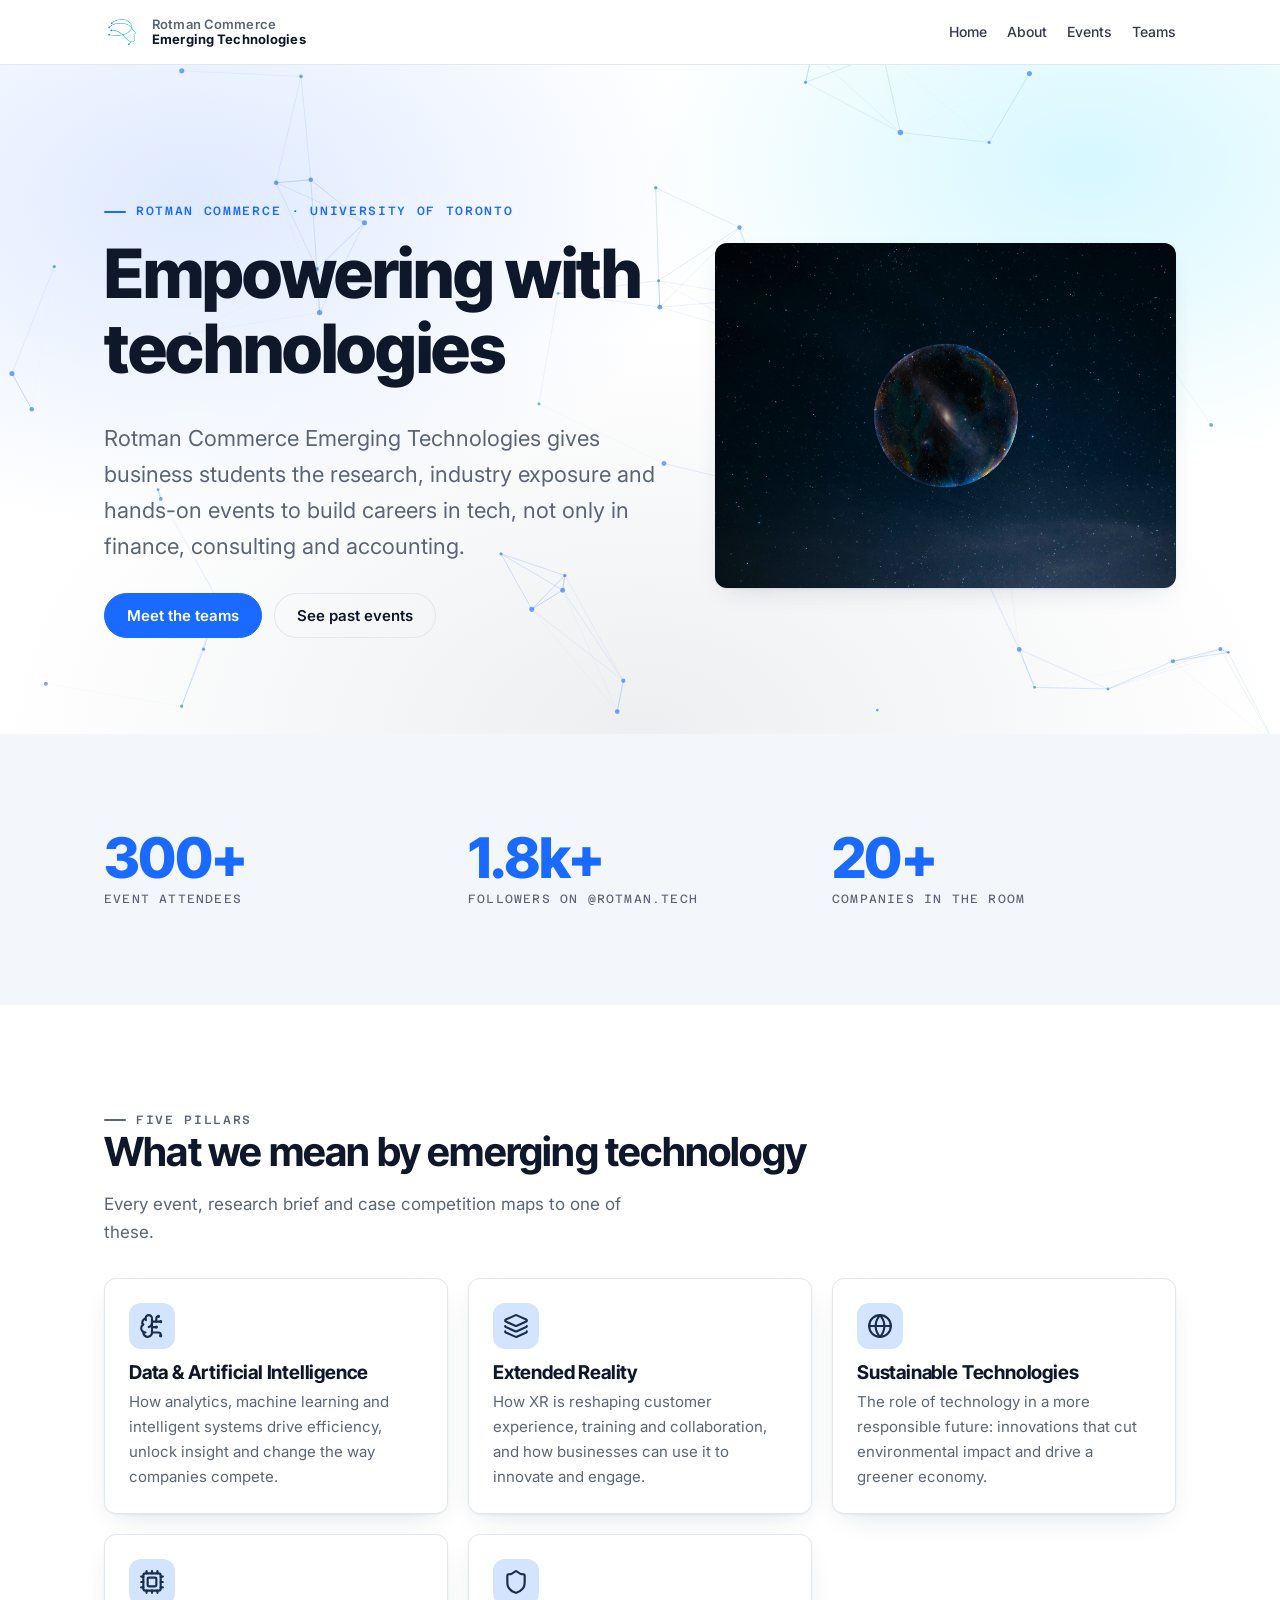
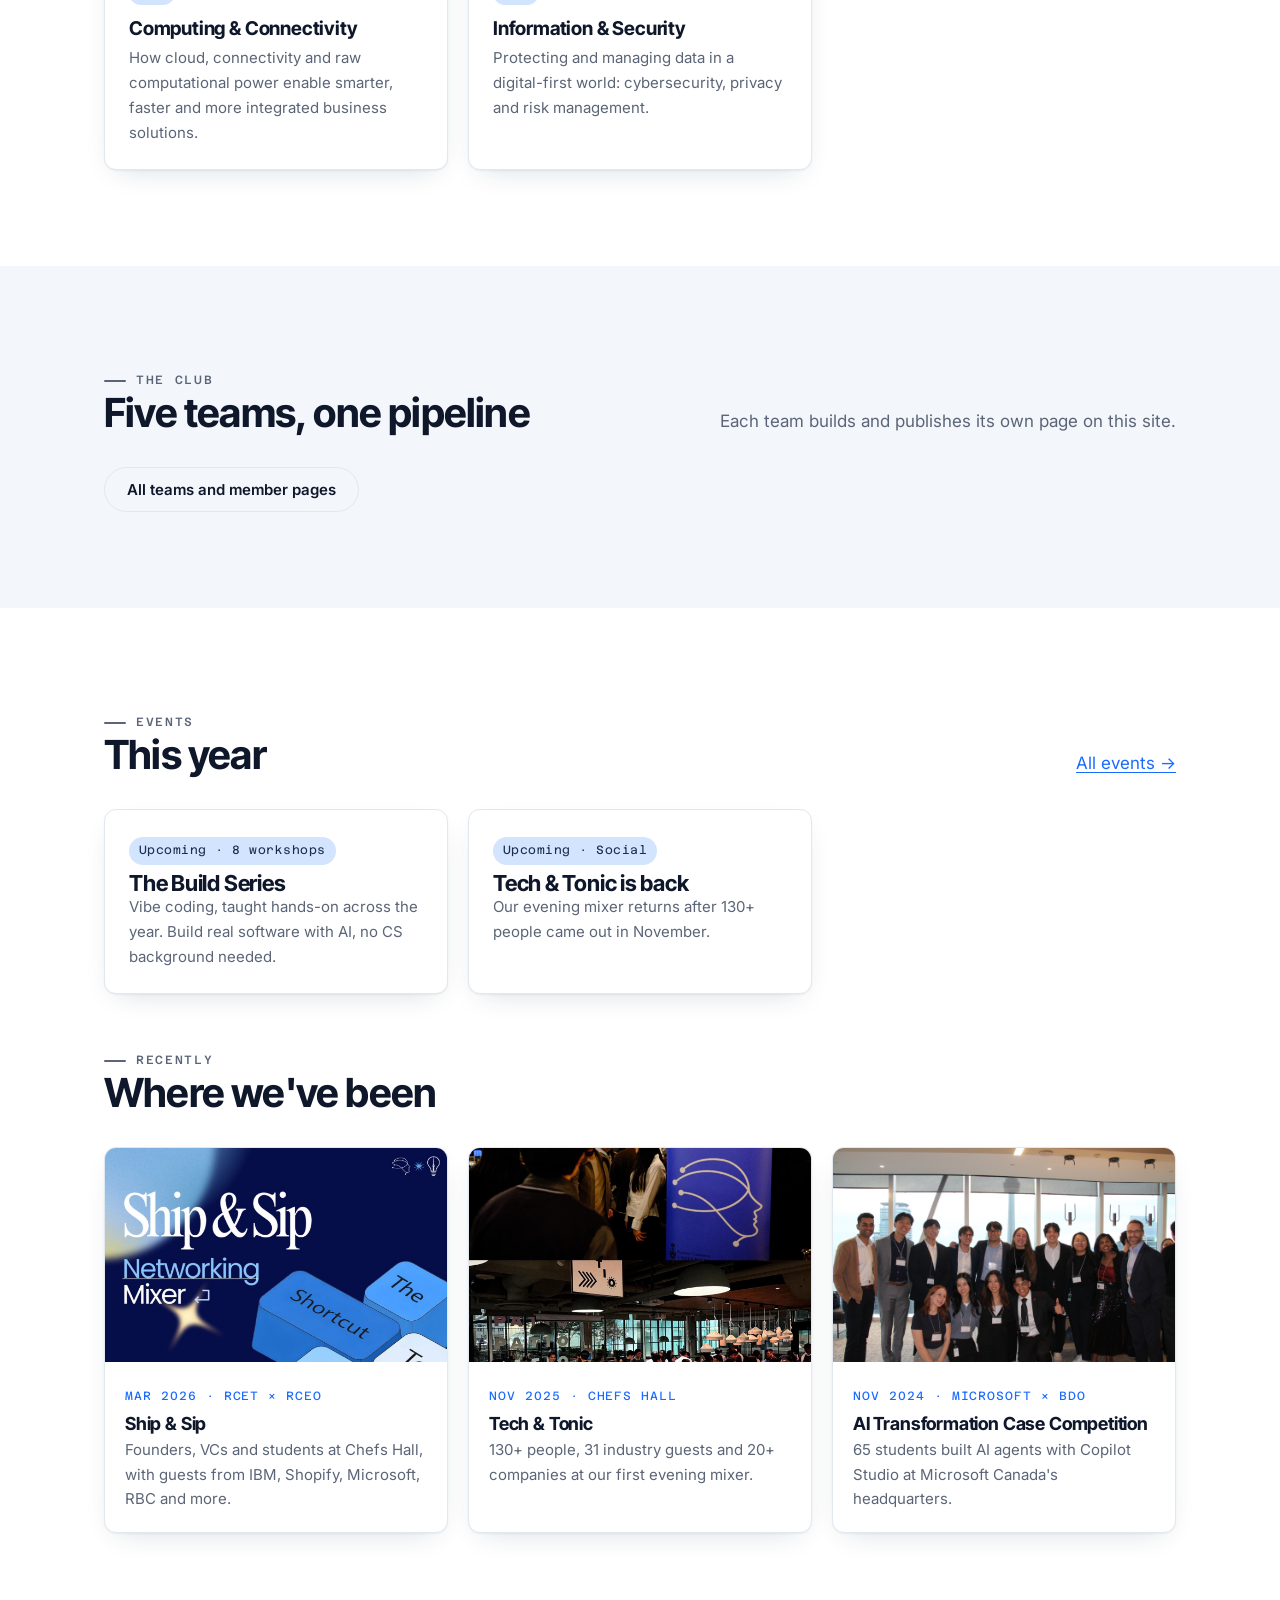
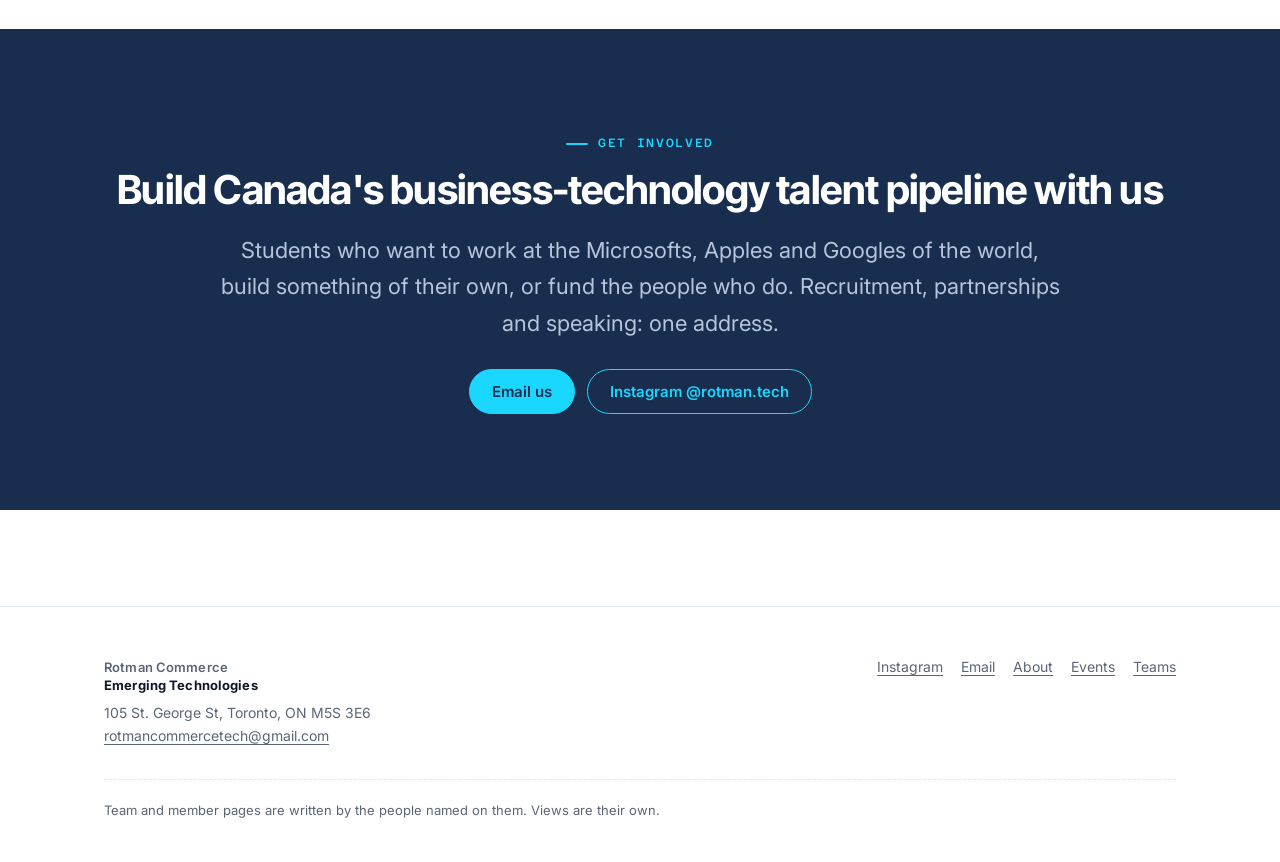
==== commit 2bc52dac: "Events: Ship & Sip, Tech & Tonic 2025, first-year mentorship; home stats From @rotman.tech: Tech & T" ====
--- a/site/index.html
+++ b/site/index.html
@@ -63,9 +63,9 @@
     <!-- Numbers. Followers as of September 2026; attendees from the previous site. -->
     <section class="rcet-section rcet-section--alt">
       <div class="rcet-container rcet-grid rcet-grid--3">
-        <div class="rcet-stat"><b>200+</b><span>Event attendees</span></div>
+        <div class="rcet-stat"><b>300+</b><span>Event attendees</span></div>
         <div class="rcet-stat"><b>1.8k+</b><span>Followers on @rotman.tech</span></div>
-        <div class="rcet-stat"><b>4</b><span>Corporate partners</span></div>
+        <div class="rcet-stat"><b>20+</b><span>Companies in the room</span></div>
       </div>
     </section>
 
@@ -132,25 +132,25 @@
           </a>
           <a class="rcet-card upcoming-mini" href="/events/#tech-and-tonic" data-reveal style="--i:1">
             <span class="rcet-tag">Upcoming · Social</span>
-            <h3>Tech &amp; Tonic</h3>
-            <p>An evening mixer with the people building Toronto's tech scene.</p>
+            <h3>Tech &amp; Tonic is back</h3>
+            <p>Our evening mixer returns after 130+ people came out in November.</p>
           </a>
         </div>
         <div class="rcet-section-head" style="margin-top: 48px">
           <div><p class="rcet-eyebrow">Recently</p><h2>Where we've been</h2></div>
         </div>
         <div class="rcet-grid rcet-grid--3">
-          <a class="rcet-card event-card" href="/events/#aws-blueprint" data-reveal style="--i:0">
-            <img src="/shared/assets/events/2025-02-aws-office.jpg" alt="The Amazon office reception in Toronto" loading="lazy">
-            <div><time datetime="2025-02-14">Feb 2025 · AWS Canada</time><h3>Blueprint to the Cloud</h3><p>A case competition on cloud architecture, with technology architects breaking down how the work is really done.</p></div>
+          <a class="rcet-card event-card" href="/events/#ship-and-sip" data-reveal style="--i:0">
+            <img src="/shared/assets/events/2026-03-ship-and-sip-poster.jpg" alt="Ship &amp; Sip poster" loading="lazy" style="object-position: 50% 0">
+            <div><time datetime="2026-03-19">Mar 2026 · RCET × RCEO</time><h3>Ship &amp; Sip</h3><p>Founders, VCs and students at Chefs Hall, with guests from IBM, Shopify, Microsoft, RBC and more.</p></div>
           </a>
-          <a class="rcet-card event-card" href="/events/#ai-transformation" data-reveal style="--i:1">
+          <a class="rcet-card event-card" href="/events/#tech-and-tonic-2025" data-reveal style="--i:1">
+            <img src="/shared/assets/events/2025-11-tech-and-tonic-1.jpg" alt="A full room at Tech &amp; Tonic" loading="lazy">
+            <div><time datetime="2025-11-21">Nov 2025 · Chefs Hall</time><h3>Tech &amp; Tonic</h3><p>130+ people, 31 industry guests and 20+ companies at our first evening mixer.</p></div>
+          </a>
+          <a class="rcet-card event-card" href="/events/#ai-transformation" data-reveal style="--i:2">
             <img src="/shared/assets/events/2024-11-ai-transformation-group.jpg" alt="Participants of the AI Transformation Case Competition at Microsoft Canada" loading="lazy">
-            <div><time datetime="2024-11-27">Nov 2024 · Microsoft × BDO</time><h3>AI Transformation Case Competition</h3><p>65 students built AI agents with Copilot Studio at Microsoft Canada's headquarters, no code required.</p></div>
-          </a>
-          <a class="rcet-card event-card" href="/events/#commerce-connection" data-reveal style="--i:2">
-            <img src="/shared/assets/events/2024-10-commerce-connection-vr.jpg" alt="A student trying a Meta Quest headset" loading="lazy">
-            <div><time datetime="2024-10-11">Oct 2024 · Meta</time><h3>Commerce &amp; Connection</h3><p>Our inaugural event: VR panels with Meta and researchers from Yale, Stanford and Columbia, then headsets on.</p></div>
+            <div><time datetime="2024-11-27">Nov 2024 · Microsoft × BDO</time><h3>AI Transformation Case Competition</h3><p>65 students built AI agents with Copilot Studio at Microsoft Canada's headquarters.</p></div>
           </a>
         </div>
       </div>
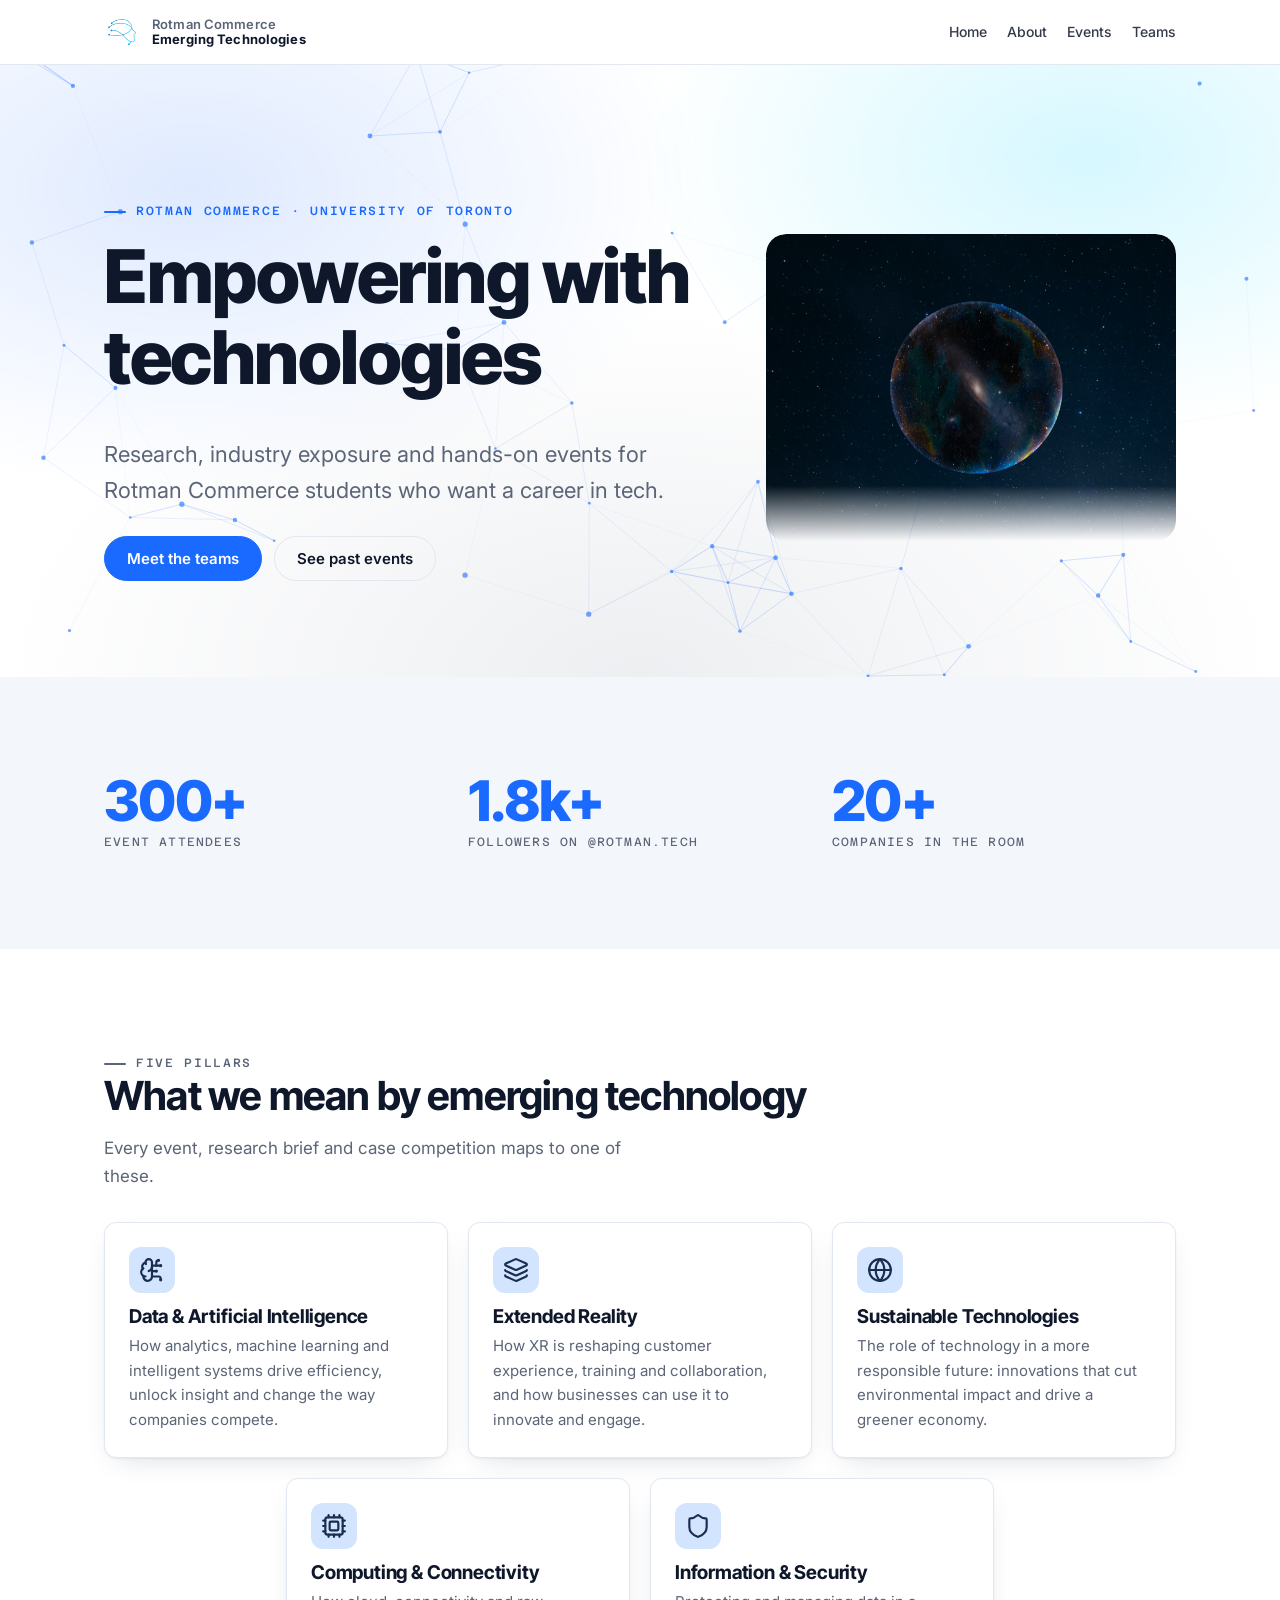
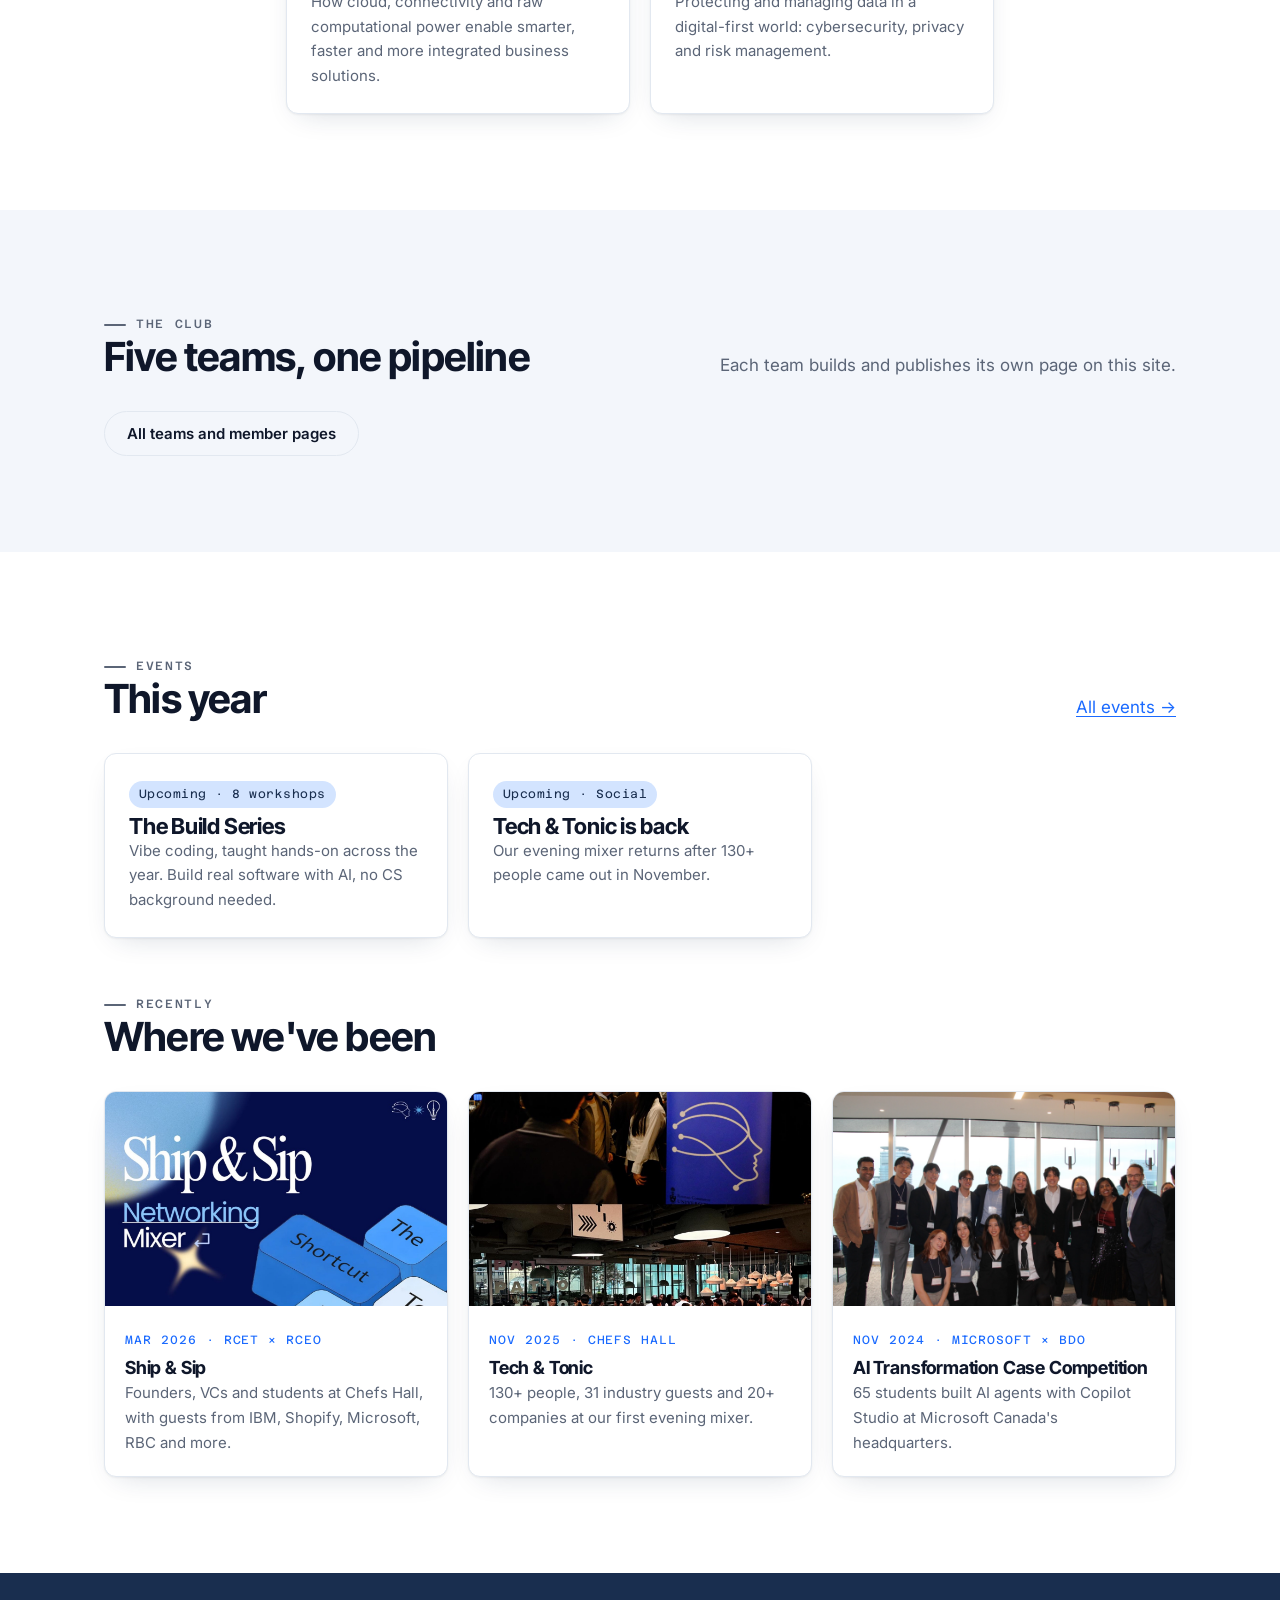
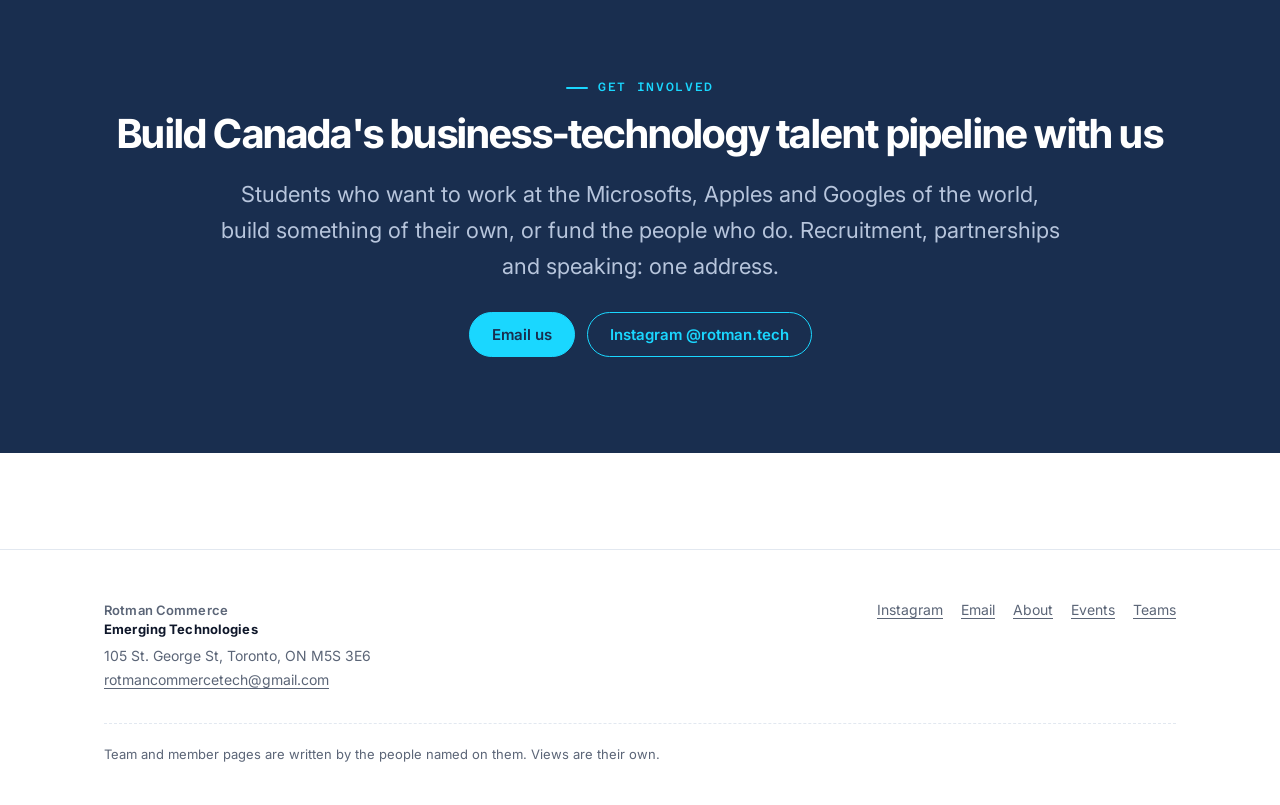
==== commit 725f8f73: "Design pass from the review: pinned story, hero crop, centred grids, template moment - About: the st" ====
--- a/site/index.html
+++ b/site/index.html
@@ -19,8 +19,11 @@
   <script src="/shared/rcet.js" defer></script>
   <style>
     /* Home page. Admins edit this file; the TEAMS_GRID and PARTNERS_STRIP comments are filled in at build time. */
-    .home-hero { display: grid; gap: 48px; grid-template-columns: 1.1fr .9fr; align-items: center; }
-    .home-hero__art { border-radius: var(--rcet-radius); box-shadow: var(--rcet-shadow); aspect-ratio: 4 / 3; object-fit: cover; width: 100%; }
+    .home-hero { display: grid; gap: 48px; grid-template-columns: 1.2fr .8fr; align-items: center; }
+    .home-hero h1 { font-size: clamp(40px, 6vw, 74px); }
+    .home-hero .rcet-lede { max-width: 42ch; }
+    .home-hero__frame { overflow: hidden; aspect-ratio: 4 / 3; -webkit-mask-image: linear-gradient(180deg, #000 82%, transparent); mask-image: linear-gradient(180deg, #000 82%, transparent); }
+    .home-hero__art { width: 100%; height: 100%; object-fit: cover; object-position: 42% 55%; transform: scale(1.35); }
     .pillar h3 { font-size: 19px; margin: 14px 0 6px; }
     .pillar p { color: var(--rcet-muted); margin: 0; font-size: 15px; }
     .pillar .rcet-tag { margin-top: 12px; }
@@ -34,7 +37,7 @@
     .event-card time { font-family: var(--rcet-font-mono); font-size: 12px; letter-spacing: .08em; text-transform: uppercase; color: var(--rcet-accent); }
     .event-card h3 { font-size: 18px; margin: 6px 0 4px; }
     .event-card p { margin: 0; color: var(--rcet-muted); font-size: 15px; }
-    @media (max-width: 760px) { .home-hero { grid-template-columns: 1fr; } .home-hero__art { aspect-ratio: 16 / 10; } }
+    @media (max-width: 760px) { .home-hero { grid-template-columns: 1fr; } .home-hero__frame { aspect-ratio: 16 / 10; } }
   </style>
 </head>
 <body>
@@ -48,24 +51,23 @@
         <div>
           <p class="rcet-eyebrow">Rotman Commerce · University of Toronto</p>
           <h1>Empowering with technologies</h1>
-          <p class="rcet-lede">Rotman Commerce Emerging Technologies gives business students the research,
-          industry exposure and hands-on events to build careers in tech, not only in finance,
-          consulting and accounting.</p>
+          <p class="rcet-lede">Research, industry exposure and hands-on events for Rotman Commerce
+          students who want a career in tech.</p>
           <div class="rcet-btn-row">
             <a class="rcet-btn rcet-btn--primary" href="/teams/">Meet the teams</a>
             <a class="rcet-btn rcet-btn--ghost" href="/events/">See past events</a>
           </div>
         </div>
-        <img class="home-hero__art" src="/shared/assets/brand/hero-bigbang.jpg" alt="Earth seen from orbit as the sun rises over the horizon" width="1000" height="750">
+        <div class="home-hero__frame rcet-cinematic"><img class="home-hero__art" src="/shared/assets/brand/hero-bigbang.jpg" alt="Earth seen from orbit as the sun rises over the horizon" width="1000" height="750"></div>
       </div>
     </section>
 
     <!-- Numbers. Followers as of September 2026; attendees from the previous site. -->
     <section class="rcet-section rcet-section--alt">
       <div class="rcet-container rcet-grid rcet-grid--3">
-        <div class="rcet-stat"><b>300+</b><span>Event attendees</span></div>
-        <div class="rcet-stat"><b>1.8k+</b><span>Followers on @rotman.tech</span></div>
-        <div class="rcet-stat"><b>20+</b><span>Companies in the room</span></div>
+        <div class="rcet-stat"><b data-count="300" data-suffix="+">300+</b><span>Event attendees</span></div>
+        <div class="rcet-stat"><b data-count="1884" data-format="k" data-suffix="+">1.8k+</b><span>Followers on @rotman.tech</span></div>
+        <div class="rcet-stat"><b data-count="20" data-suffix="+">20+</b><span>Companies in the room</span></div>
       </div>
     </section>
 
@@ -77,7 +79,7 @@
           <div><p class="rcet-eyebrow">Five pillars</p><h2>What we mean by emerging technology</h2></div>
           <p>Every event, research brief and case competition maps to one of these.</p>
         </div>
-        <div class="rcet-grid rcet-grid--3">
+        <div class="rcet-grid rcet-grid--3 rcet-grid--wrap-center">
           <div class="rcet-card pillar" data-reveal style="--i:0">
             <span class="rcet-icon-badge"><svg class="rcet-icon rcet-icon--lg" aria-hidden="true"><use href="/shared/assets/icons.svg#brain-circuit"/></svg></span>
             <h3>Data &amp; Artificial Intelligence</h3>
--- a/shared/rcet.css
+++ b/shared/rcet.css
@@ -79,7 +79,7 @@
 }
 h1 { font-size: clamp(40px, 6vw, 68px); font-weight: 800; }
 h2 { font-size: clamp(28px, 3.6vw, 40px); }
-h3 { font-size: 22px; letter-spacing: -0.01em; }
+h3 { font-size: clamp(19px, 2.2vw, 22px); letter-spacing: -0.01em; }
 h4 { font-size: 17px; }
 p  { margin: 0 0 1em; }
 a  { color: var(--rcet-link); text-decoration-thickness: 1px; text-underline-offset: 3px; }
@@ -105,6 +105,11 @@
 .rcet-grid--2 { grid-template-columns: repeat(auto-fill, minmax(min(100%, 340px), 1fr)); }
 .rcet-grid--3 { grid-template-columns: repeat(auto-fill, minmax(min(100%, 260px), 1fr)); }
 .rcet-grid--4 { grid-template-columns: repeat(auto-fill, minmax(min(100%, 200px), 1fr)); }
+/* Centre the last row of a card grid (five cards in three columns, four in three…) */
+.rcet-grid--wrap-center { display: flex; flex-wrap: wrap; justify-content: center; gap: 20px; }
+.rcet-grid--wrap-center > * { flex: 1 1 260px; max-width: 344px; }
+/* Cinematic image treatment: bigger radius, soft cyan-tinted shadow */
+.rcet-cinematic { border-radius: 20px; box-shadow: 0 30px 70px -28px rgba(26, 215, 255, .3), 0 16px 40px -18px rgba(15, 23, 42, .45); }
 .rcet-section-head { display: flex; flex-wrap: wrap; align-items: end; justify-content: space-between; gap: 16px; margin-bottom: 32px; }
 .rcet-section-head h2 { margin: 0; }
 .rcet-section-head p  { margin: 0; color: var(--rcet-muted); max-width: 48ch; }
@@ -245,9 +250,9 @@
 .rcet-marquee { overflow: hidden; -webkit-mask-image: linear-gradient(90deg, transparent, #000 8%, #000 92%, transparent); mask-image: linear-gradient(90deg, transparent, #000 8%, #000 92%, transparent); }
 .rcet-marquee__track { display: flex; align-items: center; gap: 64px; width: max-content; padding: 8px 0; animation: rcet-marquee 45s linear infinite; }
 .rcet-marquee:hover .rcet-marquee__track { animation-play-state: paused; }
-.rcet-marquee__track img { height: 30px; width: auto; max-width: 150px; object-fit: contain; opacity: .75; filter: grayscale(1) brightness(.55) contrast(1.25); transition: opacity .2s, filter .2s; }
+.rcet-marquee__track img { height: 34px; width: auto; max-width: 160px; object-fit: contain; opacity: .8; filter: grayscale(1) brightness(.7) contrast(1.15); transition: opacity .2s, filter .2s; }
 .rcet-marquee__track img:hover { opacity: 1; filter: none; }
-.rcet-marquee__track img.rcet-invert { filter: invert(1) grayscale(1) brightness(.55) contrast(1.25); }
+.rcet-marquee__track img.rcet-invert { filter: invert(1) grayscale(1) brightness(.7) contrast(1.15); }
 .rcet-marquee__track img.rcet-invert:hover { filter: invert(1); }
 @keyframes rcet-marquee { to { transform: translateX(-50%); } }
 @media (prefers-reduced-motion: reduce) { .rcet-marquee { mask-image: none; -webkit-mask-image: none; } .rcet-marquee__track { animation: none; width: auto; flex-wrap: wrap; justify-content: center; gap: 32px 48px; } }
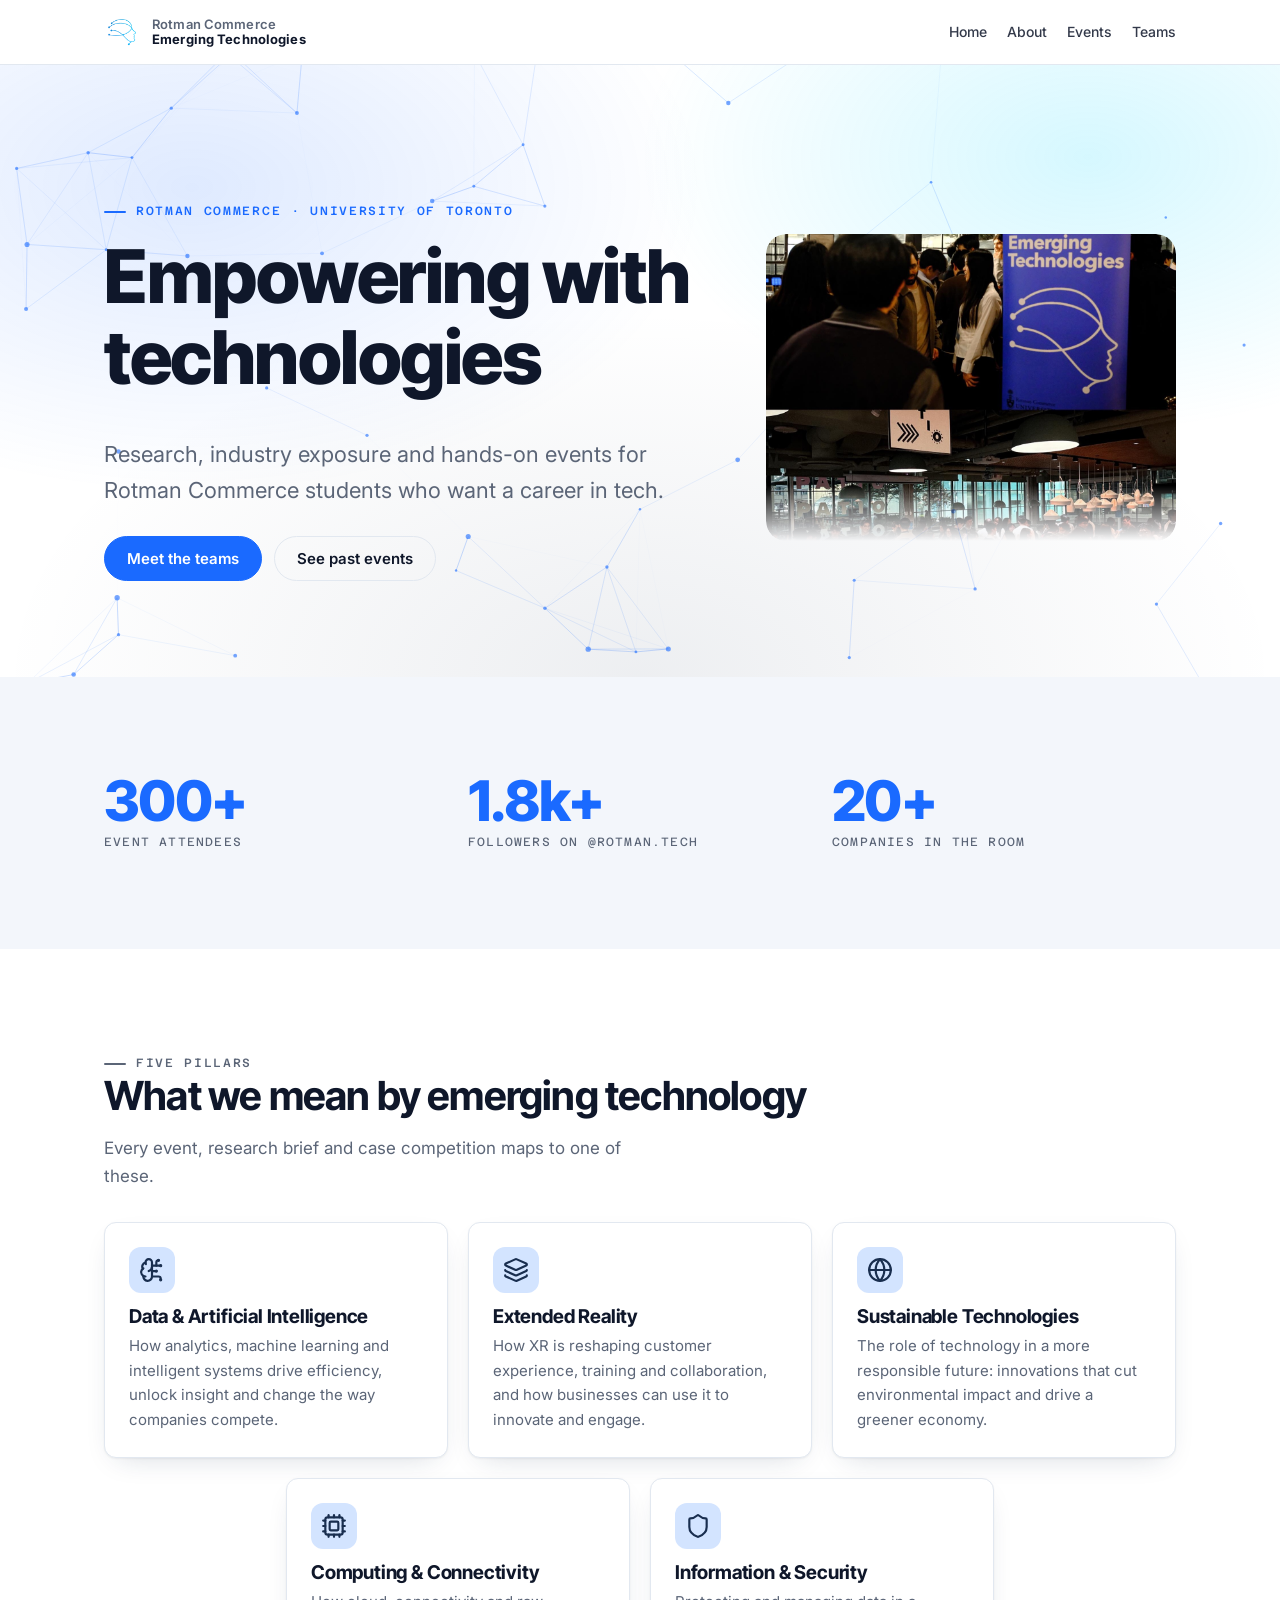
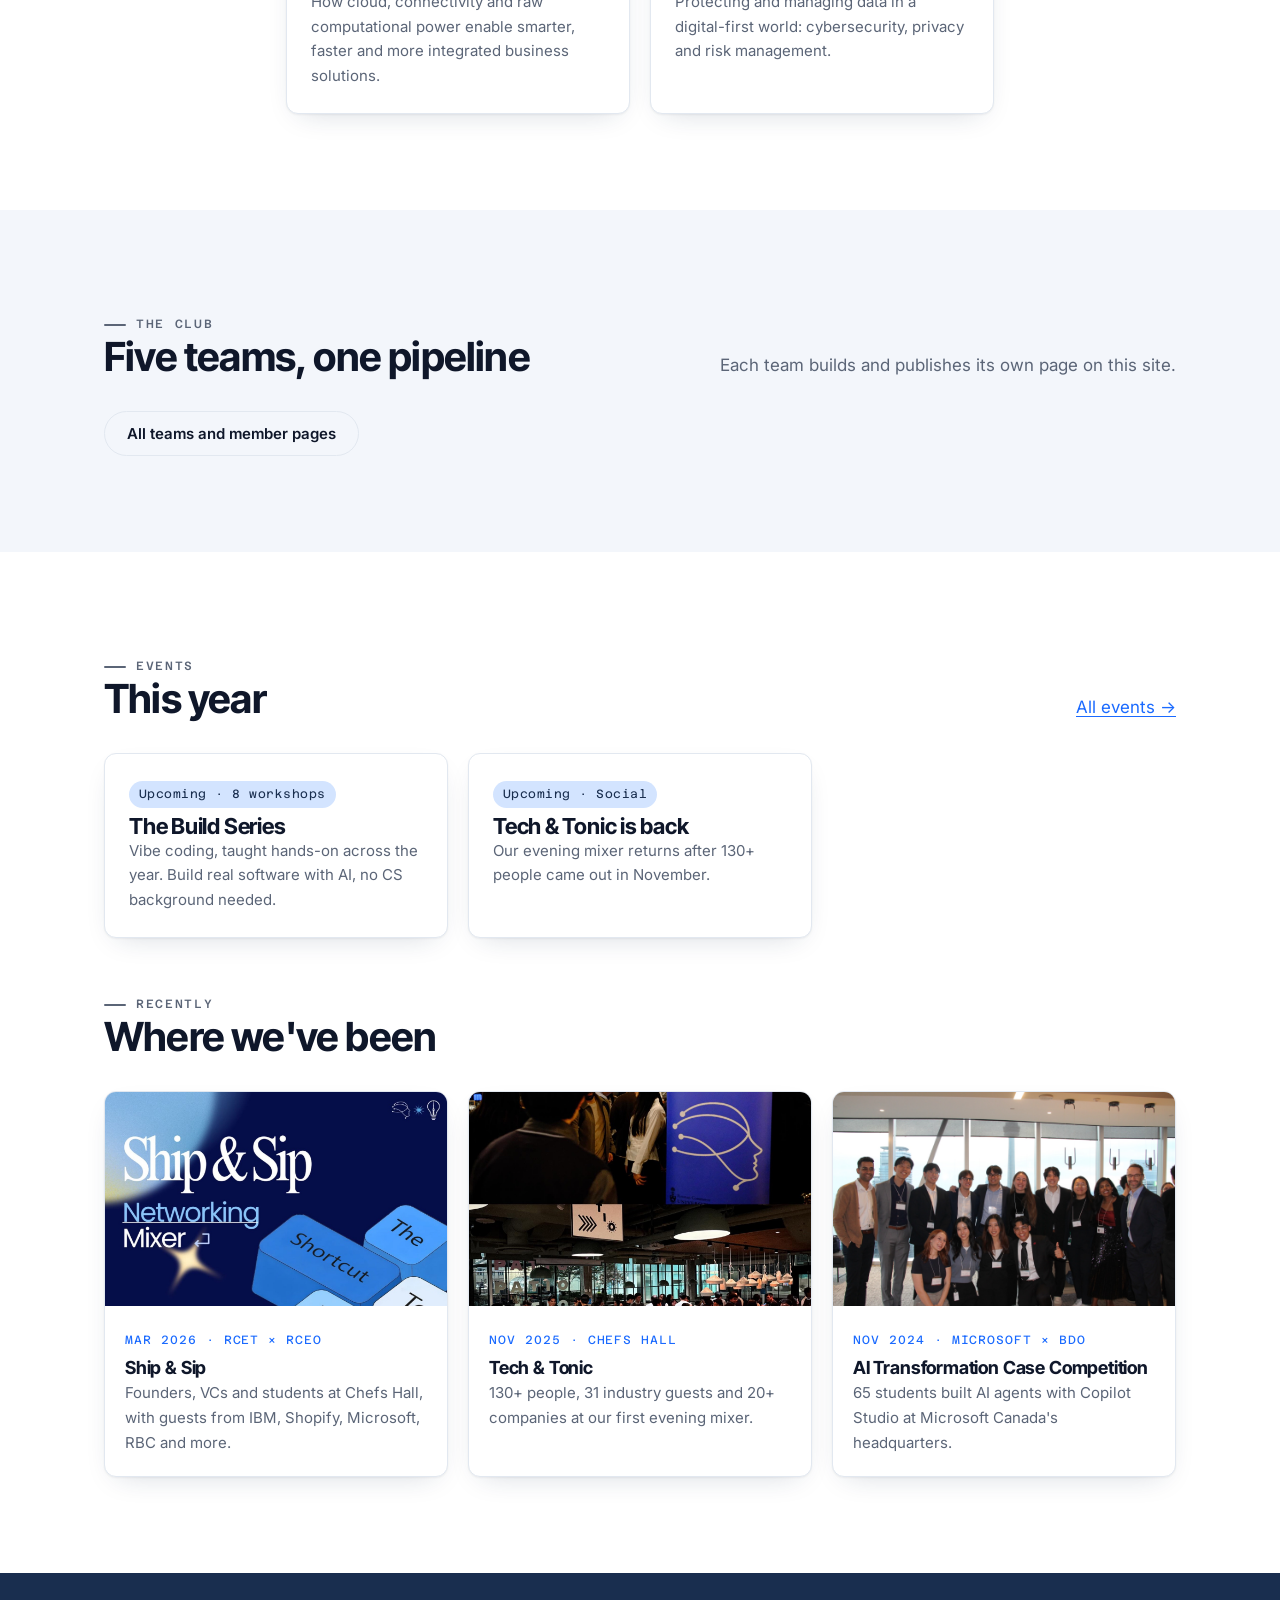
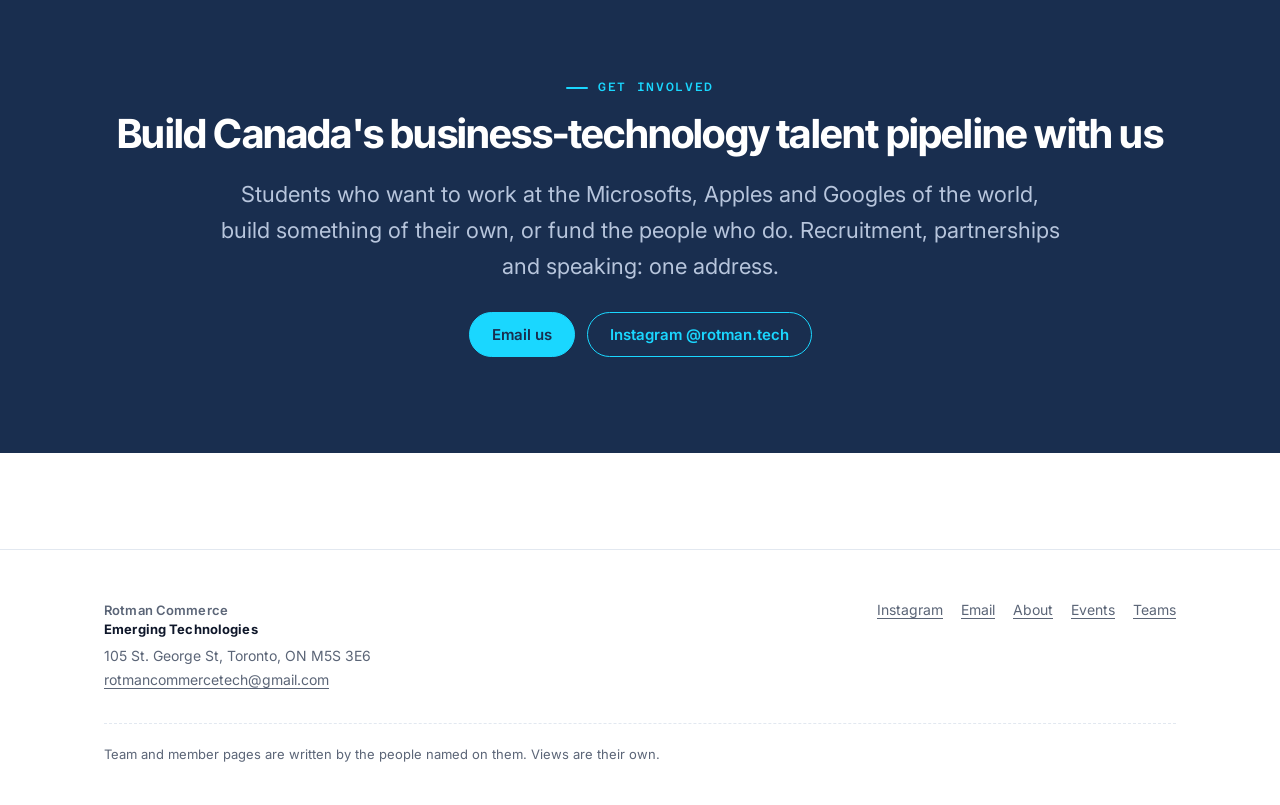
==== commit 4993048e: "Fix the pinned statement reveal, mobile events layout, and drop the planet - data-words-track: a pin" ====
--- a/site/index.html
+++ b/site/index.html
@@ -23,7 +23,7 @@
     .home-hero h1 { font-size: clamp(40px, 6vw, 74px); }
     .home-hero .rcet-lede { max-width: 42ch; }
     .home-hero__frame { overflow: hidden; aspect-ratio: 4 / 3; -webkit-mask-image: linear-gradient(180deg, #000 82%, transparent); mask-image: linear-gradient(180deg, #000 82%, transparent); }
-    .home-hero__art { width: 100%; height: 100%; object-fit: cover; object-position: 42% 55%; transform: scale(1.35); }
+    .home-hero__art { width: 100%; height: 100%; object-fit: cover; object-position: 50% 42%; }
     .pillar h3 { font-size: 19px; margin: 14px 0 6px; }
     .pillar p { color: var(--rcet-muted); margin: 0; font-size: 15px; }
     .pillar .rcet-tag { margin-top: 12px; }
@@ -37,7 +37,7 @@
     .event-card time { font-family: var(--rcet-font-mono); font-size: 12px; letter-spacing: .08em; text-transform: uppercase; color: var(--rcet-accent); }
     .event-card h3 { font-size: 18px; margin: 6px 0 4px; }
     .event-card p { margin: 0; color: var(--rcet-muted); font-size: 15px; }
-    @media (max-width: 760px) { .home-hero { grid-template-columns: 1fr; } .home-hero__frame { aspect-ratio: 16 / 10; } }
+    @media (max-width: 760px) { .home-hero { grid-template-columns: 1fr; } .home-hero__frame { display: none; } }
   </style>
 </head>
 <body>
@@ -58,7 +58,7 @@
             <a class="rcet-btn rcet-btn--ghost" href="/events/">See past events</a>
           </div>
         </div>
-        <div class="home-hero__frame rcet-cinematic"><img class="home-hero__art" src="/shared/assets/brand/hero-bigbang.jpg" alt="Earth seen from orbit as the sun rises over the horizon" width="1000" height="750"></div>
+        <div class="home-hero__frame rcet-cinematic"><img class="home-hero__art" src="/shared/assets/events/2025-11-tech-and-tonic-1.jpg" alt="A full room at Tech &amp; Tonic, RCET's evening mixer" width="1000" height="750"></div>
       </div>
     </section>
 
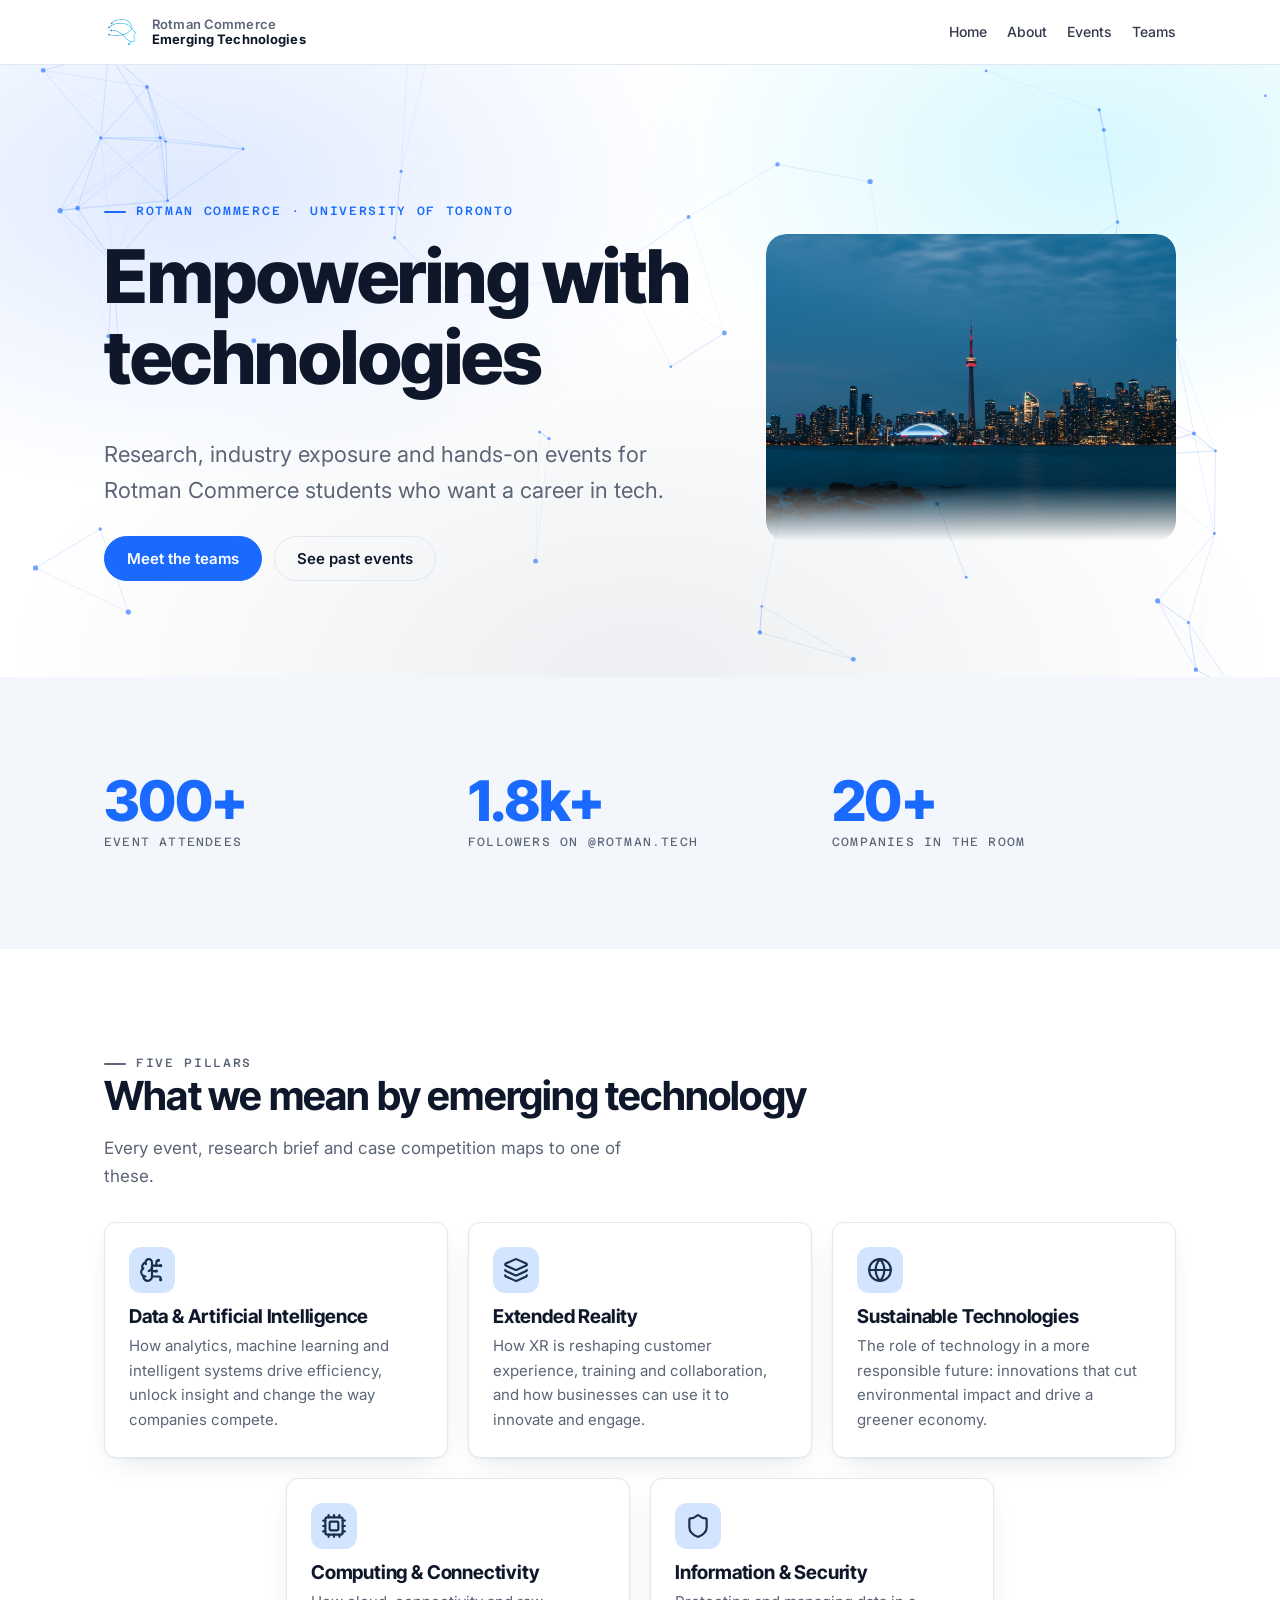
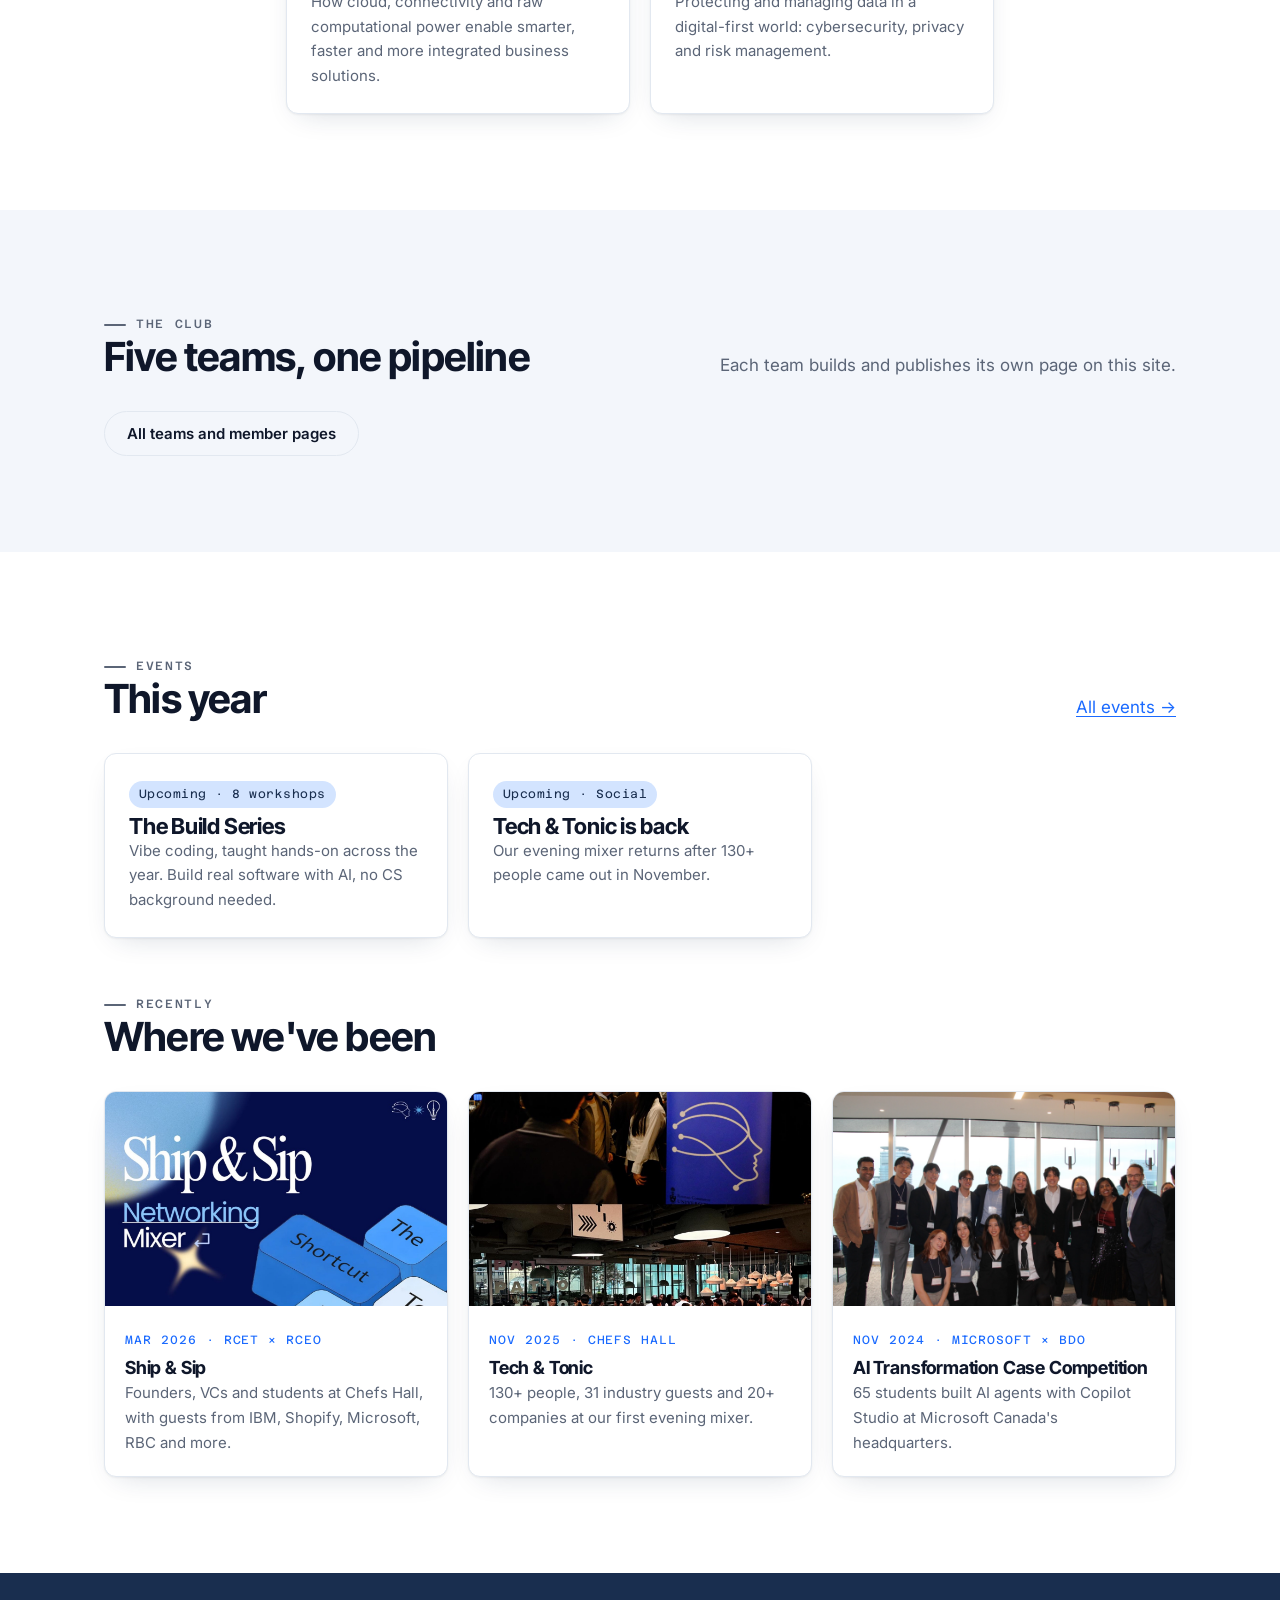
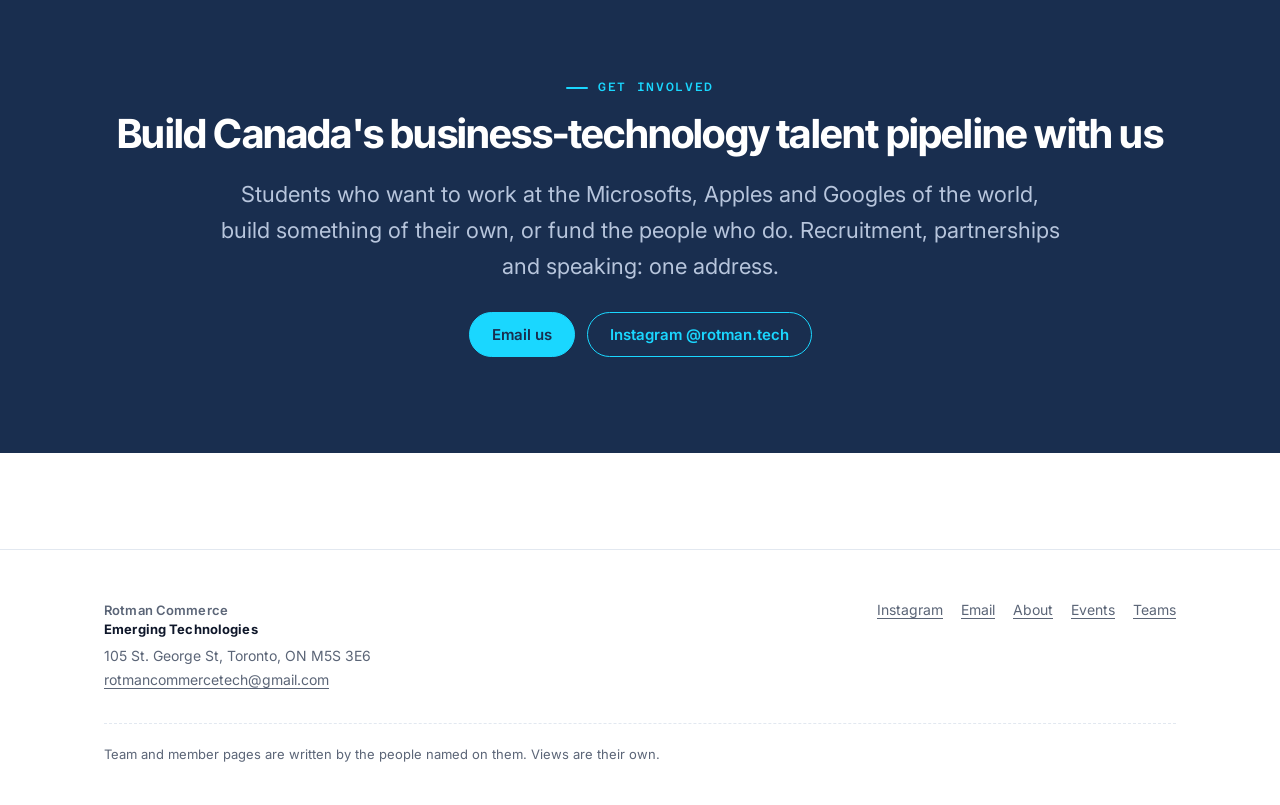
==== commit ad453ac9: "Home hero: Toronto skyline at blue hour (Unsplash, Frank Huang); new share image Co-Authored-By: Cla" ====
--- a/site/index.html
+++ b/site/index.html
@@ -23,7 +23,7 @@
     .home-hero h1 { font-size: clamp(40px, 6vw, 74px); }
     .home-hero .rcet-lede { max-width: 42ch; }
     .home-hero__frame { overflow: hidden; aspect-ratio: 4 / 3; -webkit-mask-image: linear-gradient(180deg, #000 82%, transparent); mask-image: linear-gradient(180deg, #000 82%, transparent); }
-    .home-hero__art { width: 100%; height: 100%; object-fit: cover; object-position: 50% 42%; }
+    .home-hero__art { width: 100%; height: 100%; object-fit: cover; object-position: 50% 55%; }
     .pillar h3 { font-size: 19px; margin: 14px 0 6px; }
     .pillar p { color: var(--rcet-muted); margin: 0; font-size: 15px; }
     .pillar .rcet-tag { margin-top: 12px; }
@@ -37,7 +37,7 @@
     .event-card time { font-family: var(--rcet-font-mono); font-size: 12px; letter-spacing: .08em; text-transform: uppercase; color: var(--rcet-accent); }
     .event-card h3 { font-size: 18px; margin: 6px 0 4px; }
     .event-card p { margin: 0; color: var(--rcet-muted); font-size: 15px; }
-    @media (max-width: 760px) { .home-hero { grid-template-columns: 1fr; } .home-hero__frame { display: none; } }
+    @media (max-width: 760px) { .home-hero { grid-template-columns: 1fr; } .home-hero__frame { aspect-ratio: 16 / 10; } }
   </style>
 </head>
 <body>
@@ -58,7 +58,7 @@
             <a class="rcet-btn rcet-btn--ghost" href="/events/">See past events</a>
           </div>
         </div>
-        <div class="home-hero__frame rcet-cinematic"><img class="home-hero__art" src="/shared/assets/events/2025-11-tech-and-tonic-1.jpg" alt="A full room at Tech &amp; Tonic, RCET's evening mixer" width="1000" height="750"></div>
+        <div class="home-hero__frame rcet-cinematic"><img class="home-hero__art" src="/shared/assets/brand/hero-toronto.jpg" alt="The Toronto skyline and CN Tower at blue hour, seen across the water" width="1000" height="750"></div>
       </div>
     </section>
 
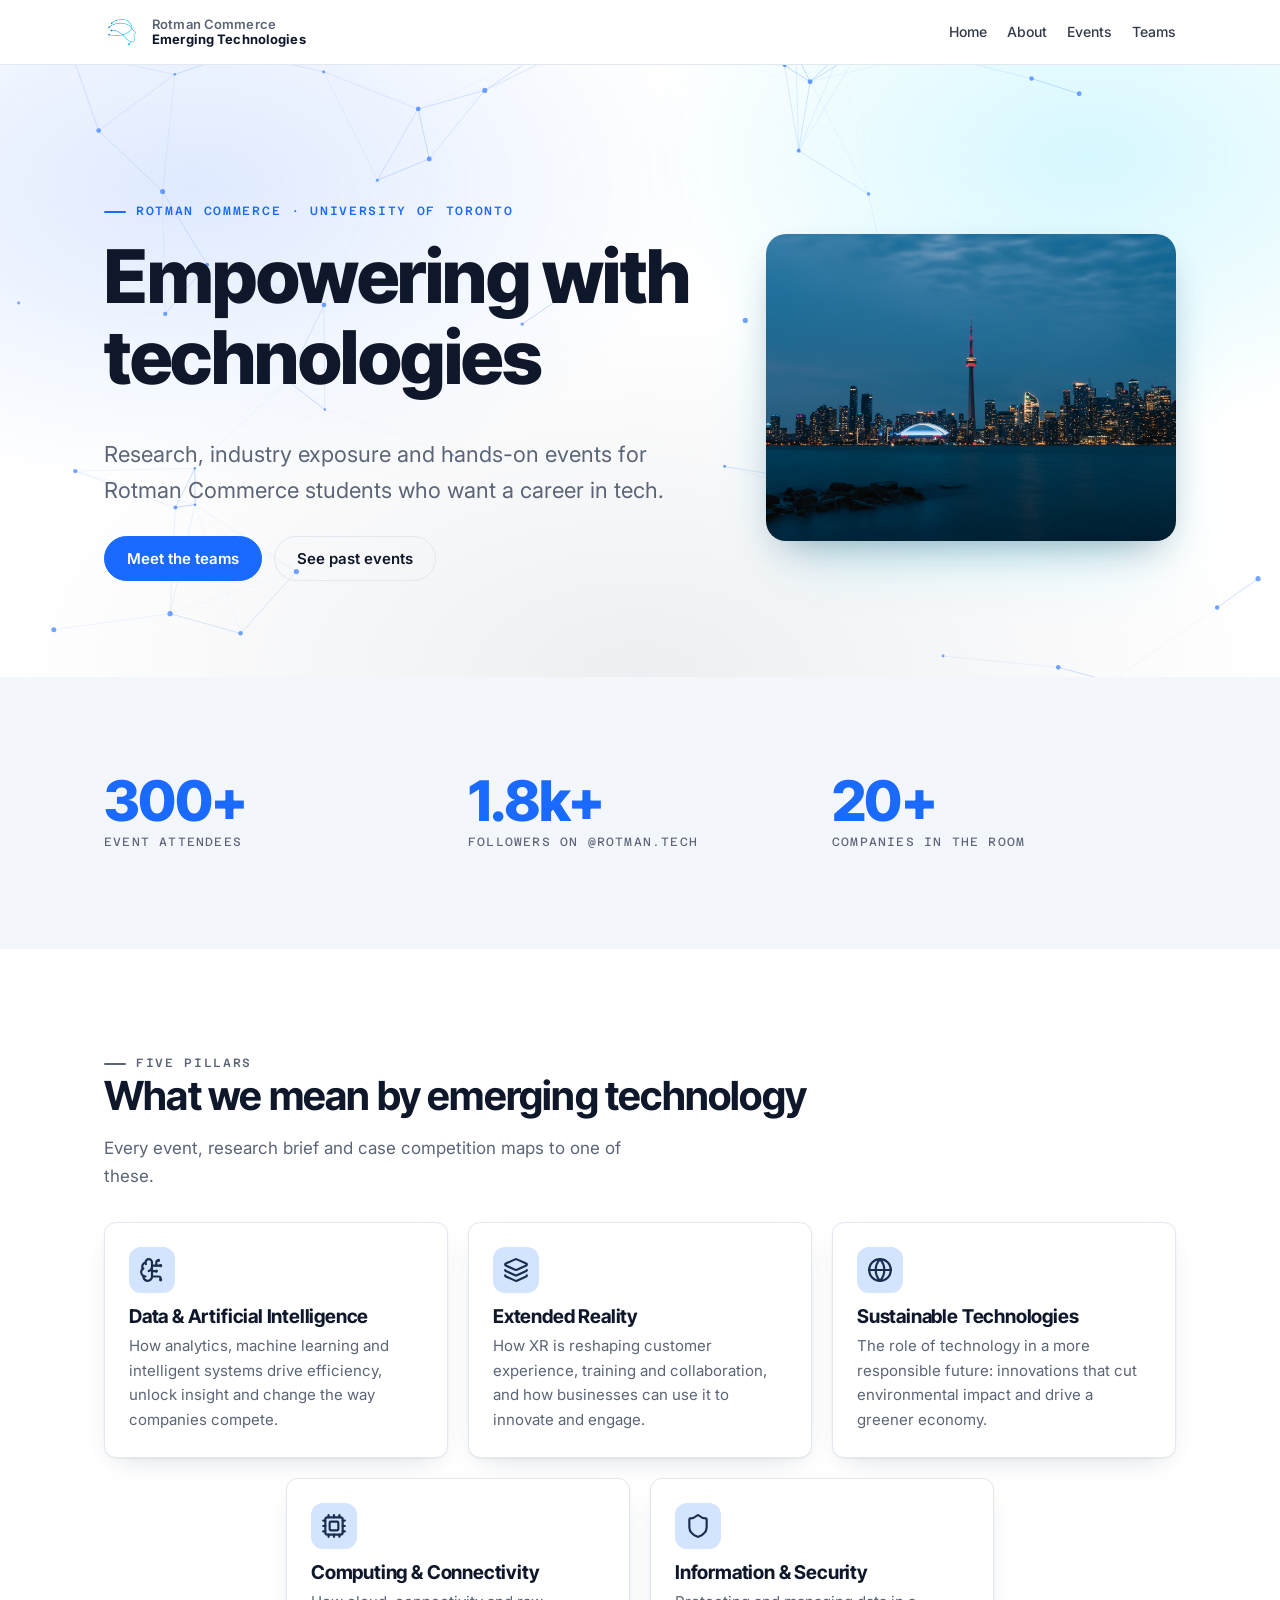
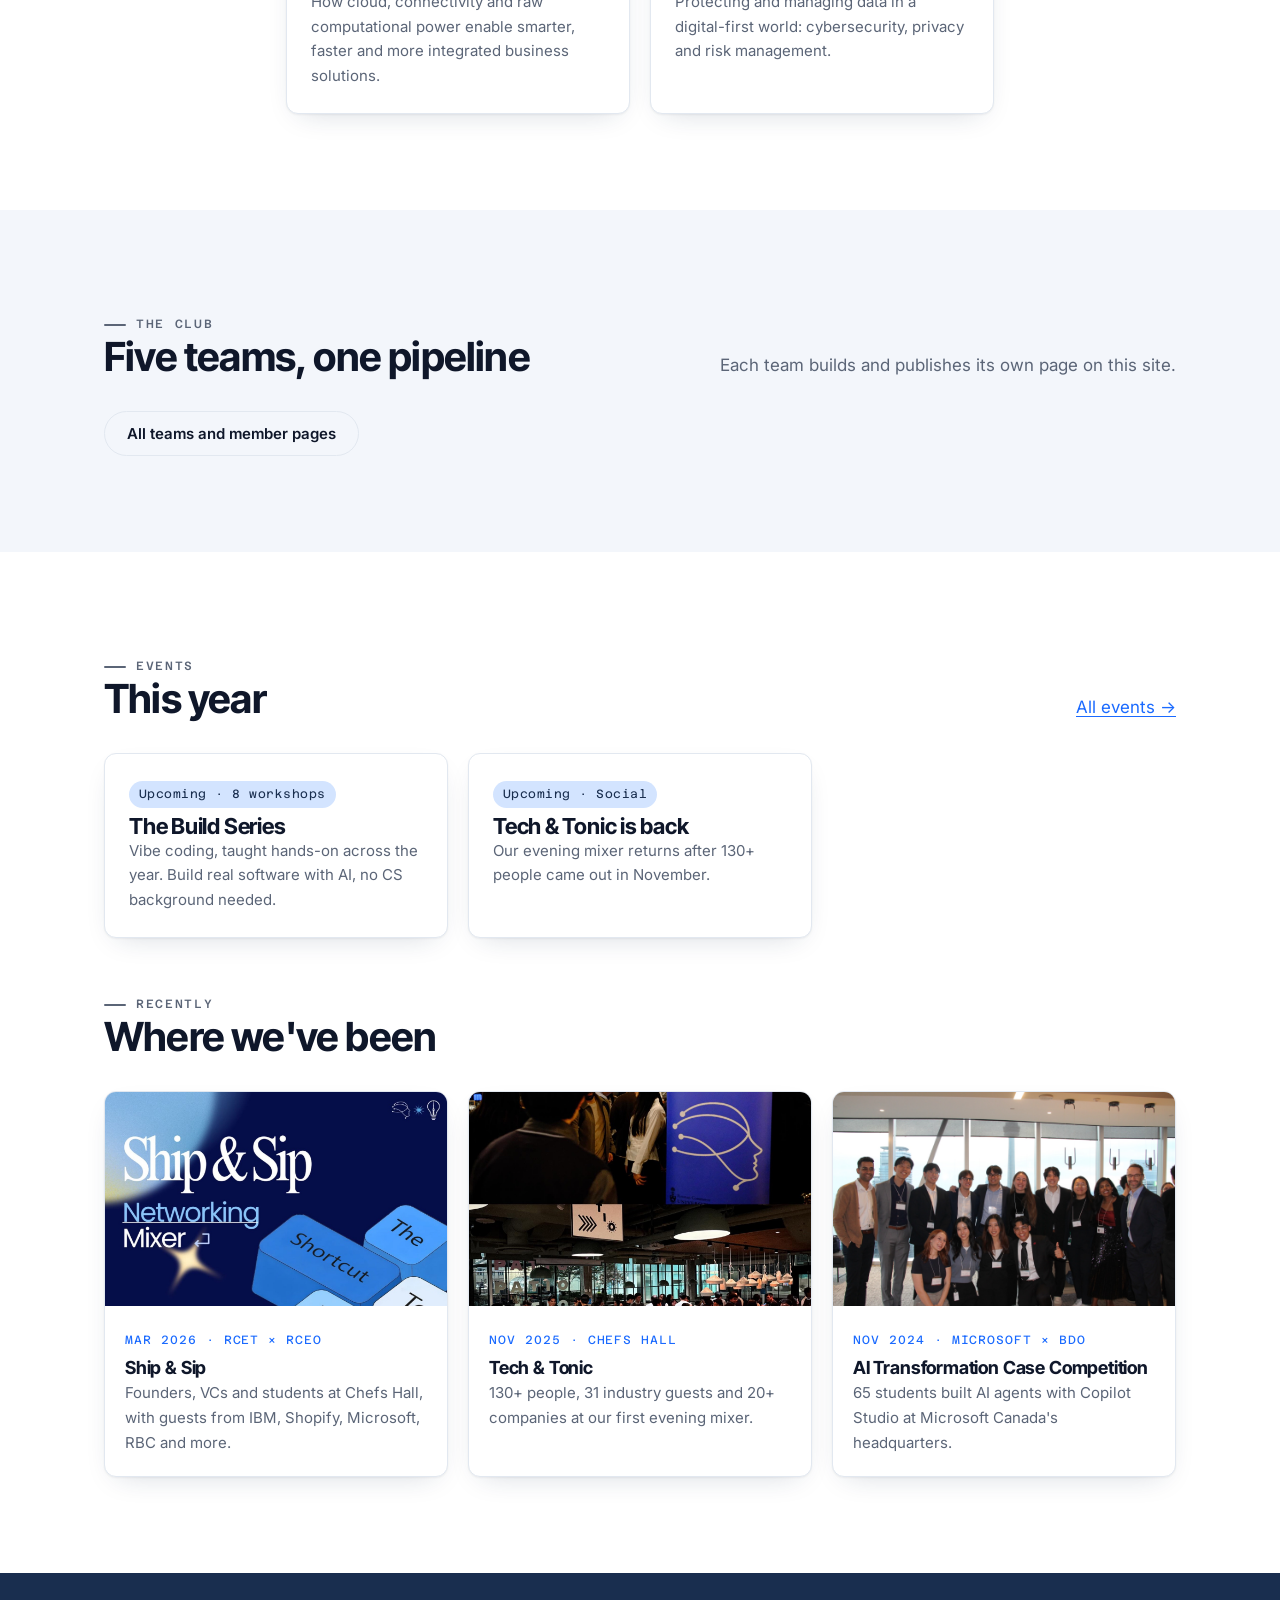
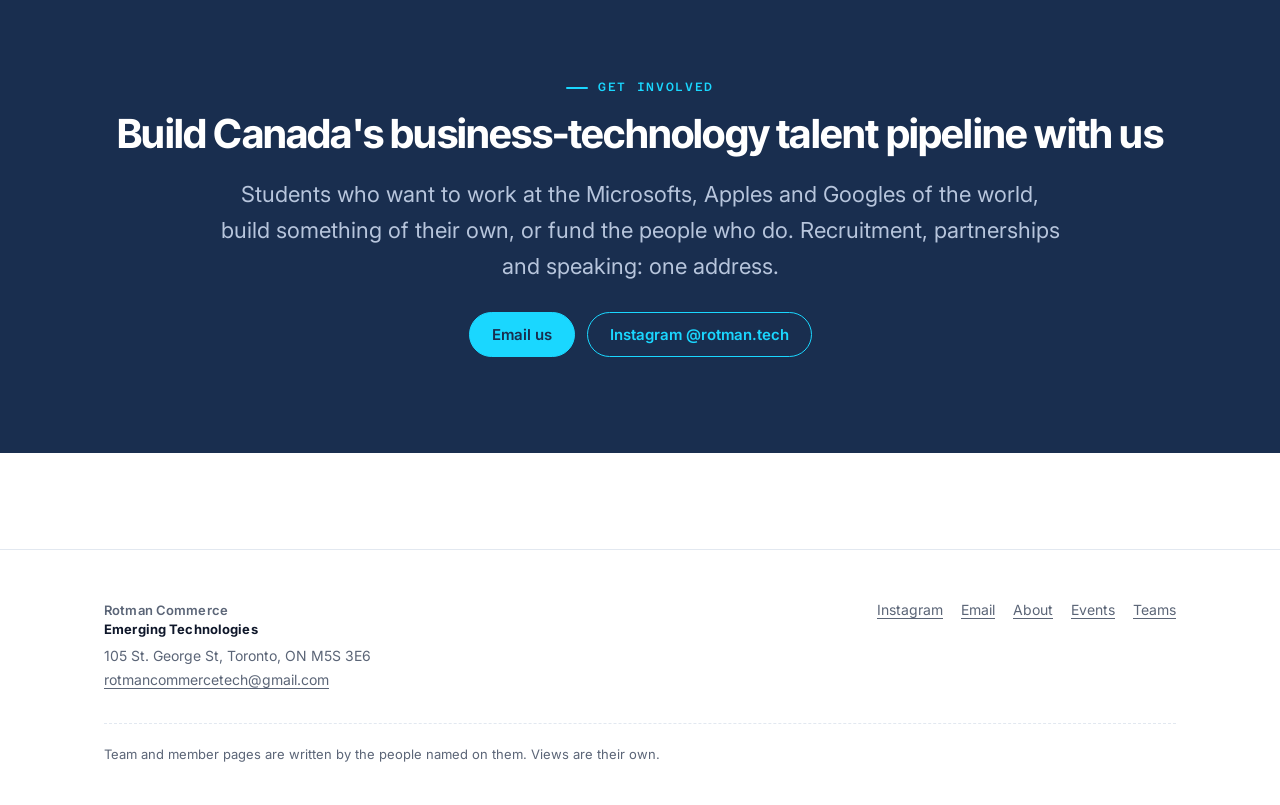
==== commit 1ae8050b: "Home hero: no fade on the image Co-Authored-By: Claude Fable 5.1 <noreply@anthropic.com>" ====
--- a/site/index.html
+++ b/site/index.html
@@ -22,7 +22,7 @@
     .home-hero { display: grid; gap: 48px; grid-template-columns: 1.2fr .8fr; align-items: center; }
     .home-hero h1 { font-size: clamp(40px, 6vw, 74px); }
     .home-hero .rcet-lede { max-width: 42ch; }
-    .home-hero__frame { overflow: hidden; aspect-ratio: 4 / 3; -webkit-mask-image: linear-gradient(180deg, #000 82%, transparent); mask-image: linear-gradient(180deg, #000 82%, transparent); }
+    .home-hero__frame { overflow: hidden; aspect-ratio: 4 / 3; }
     .home-hero__art { width: 100%; height: 100%; object-fit: cover; object-position: 50% 55%; }
     .pillar h3 { font-size: 19px; margin: 14px 0 6px; }
     .pillar p { color: var(--rcet-muted); margin: 0; font-size: 15px; }
